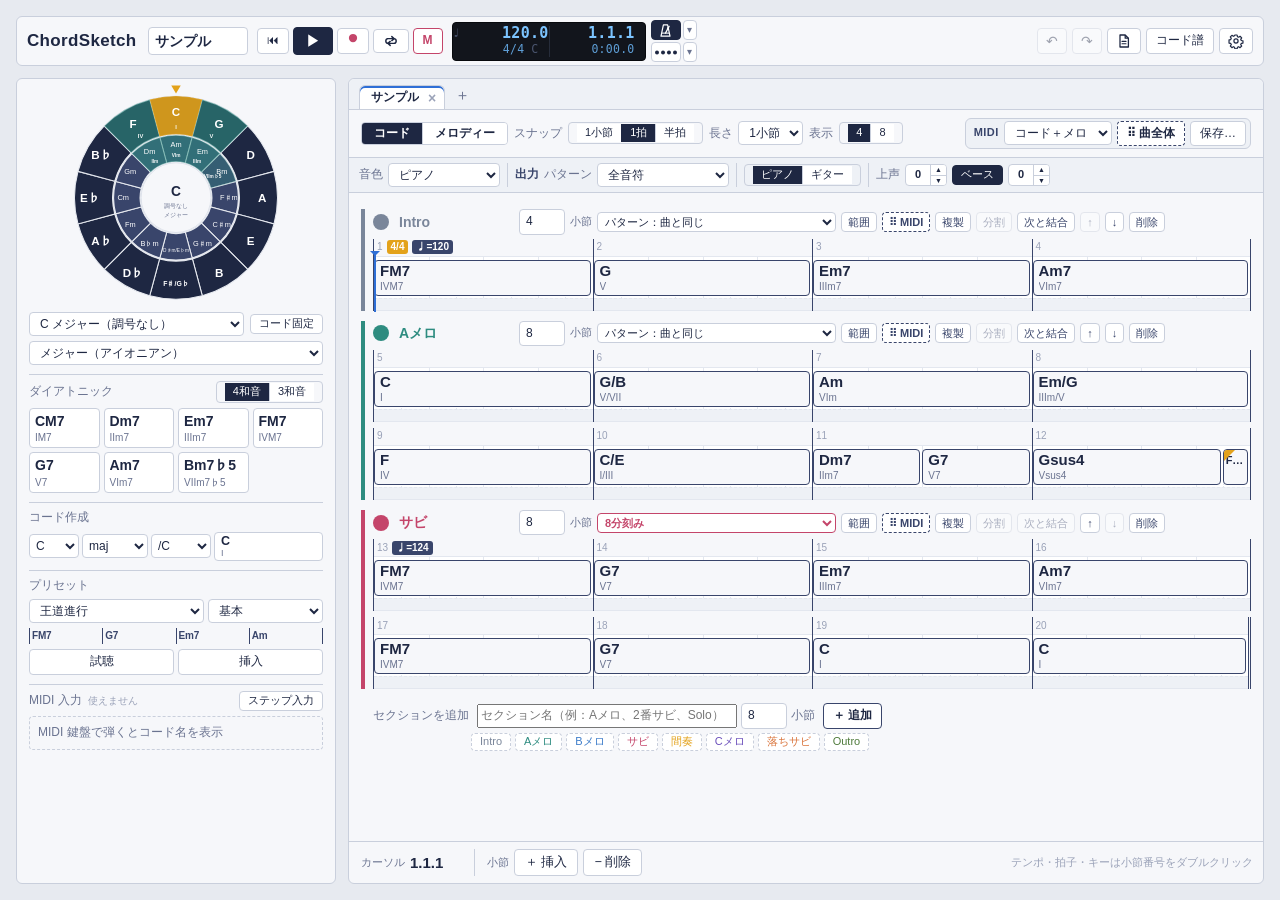
==== sketch/prototype/index.html @ 1979938d "ChordSketch：スキンを色だけでなく素材から作り直す - Luxury：黒い鉄の板・ビス・押し込み式のボタン・VU メーター風の表示部（参考：Vooster） - Cyber：スレートのモジュ" ====
<!doctype html>
<html lang="ja">
<head>
<meta charset="utf-8">
<meta name="viewport" content="width=device-width, initial-scale=1">
<title>ChordSketch</title>
<link rel="stylesheet" href="style.css">
</head>
<body>
<div class="stage" id="stage">
  <header class="top panel" aria-label="トップバー">
    <h1>ChordSketch</h1>
    <input id="title" class="title" maxlength="60" aria-label="曲名"><span id="fileState" class="file-state" hidden title="保存していない変更があります">●</span>
    <div class="transport" role="group" aria-label="トランスポート">
      <button id="toStart" title="先頭へ（Home）">⏮</button>
      <button id="playBtn" class="play" title="再生／停止（Space キー）" aria-label="再生">▶</button>
      <button id="recBtn" class="tg rec" aria-pressed="false" aria-label="録音" title="録音（R）：1小節前から再生して、弾いた音を録る"><svg viewBox="0 0 16 16" width="12" height="12" aria-hidden="true"><circle cx="8" cy="8" r="5.5" fill="currentColor"/></svg></button>
      <button id="loopBtn" class="tg loop" aria-pressed="false" aria-label="ループ" title="ループ：選択範囲（なければ曲全体）を繰り返す"><svg viewBox="0 0 20 20" width="16" height="16" aria-hidden="true"><path d="M5 7h8.5a3 3 0 0 1 0 6H12M15 13H6.5a3 3 0 0 1 0-6H8" fill="none" stroke="currentColor" stroke-width="1.8" stroke-linecap="round"/><path d="M11 4.5 13.8 7 11 9.5M9 10.5 6.2 13 9 15.5" fill="none" stroke="currentColor" stroke-width="1.8" stroke-linecap="round" stroke-linejoin="round"/></svg></button>
      <button id="muteBtn" class="tg mute" aria-pressed="false" title="ミュート（M）" aria-label="ミュート">M</button>
    </div>
    <!-- 位置の表示（DAW のトランスポートと同じ並び）：今の位置のテンポ／拍子・キー、位置／経過時間。数字を押すとその値を変える -->
    <div class="lcd" id="lcd" role="group" aria-label="ディスプレイ">
      <button class="lcd-c l1" id="lcdTempo" title="テンポ：押して入力・上下にドラッグ（⇧で 0.1 ずつ）"><b id="lcdBpm">120.0</b></button>
      <span class="lcd-c r1 pos" id="posDisp" title="位置（小節.拍.16分）">1.1.1</span>
      <span class="lcd-c l2"><button id="lcdMeter" title="拍子（押すと変更）">4/4</button><button id="lcdKey" title="キー">C</button></span>
      <span class="lcd-c r2 time" id="lcdTime" title="経過時間（分:秒）">0:00.0</span>
    </div>
    <!-- メトロノーム（上）とカウントイン（下）。アイコンでオン／オフ、種類は ▾ から -->
    <div class="clickgrp" role="group" aria-label="クリック">
      <button id="metroBtn" class="tg ic2" aria-pressed="false" aria-label="メトロノーム" title="メトロノーム（試聴のみ）：オン／オフ"><svg viewBox="0 0 20 20" width="15" height="15" aria-hidden="true"><path d="M7.2 2.5h5.6l3.2 15H4z" fill="none" stroke="currentColor" stroke-width="1.6" stroke-linejoin="round"/><path d="M5.2 13.5h9.6" stroke="currentColor" stroke-width="1.4"/><path d="M10 13.5 14.8 4.5" stroke="currentColor" stroke-width="1.7" stroke-linecap="round"/><circle cx="13.3" cy="7.3" r="1.5" fill="currentColor"/></svg></button>
      <div class="menu">
        <button id="metroKind" class="ic2 kind" aria-haspopup="true" title="メトロノームの種類">▾</button>
        <div class="menu-pop metro-pop" id="metroMenu" hidden></div>
      </div>
      <button id="countIn" class="tg ic2" aria-pressed="false" aria-label="カウントイン" title="カウントイン（小節数は ▾）"><svg viewBox="0 0 28 10" width="26" height="9" aria-hidden="true"><circle cx="4" cy="5" r="2.2" fill="currentColor"/><circle cx="10.7" cy="5" r="2.2" fill="currentColor"/><circle cx="17.3" cy="5" r="2.2" fill="currentColor"/><circle cx="24" cy="5" r="2.2" fill="currentColor"/></svg></button>
      <div class="menu">
        <button id="countKind" class="ic2 kind" aria-haspopup="true" title="カウントインの小節数">▾</button>
        <div class="menu-pop metro-pop" id="countMenu" hidden>
          <button value="1" role="menuitemradio">1小節</button><button value="2" role="menuitemradio">2小節</button>
        </div>
      </div>
    </div>
    <span class="spacer"></span>
    <button id="undo" class="ic" title="元に戻す（⌘Z）">↶</button><button id="redo" class="ic" title="やり直し（⇧⌘Z）">↷</button>
    <div class="menu">
      <button id="fileBtn" class="ic" aria-label="ファイル" aria-haspopup="true" title="ファイル（新規・開く・保存）"><svg viewBox="0 0 20 20" width="16" height="16" aria-hidden="true"><path d="M5 2.5h6.5L15.5 6.5V17.5H5z" fill="none" stroke="currentColor" stroke-width="1.6" stroke-linejoin="round"/><path d="M11.5 2.5V6.5H15.5" fill="none" stroke="currentColor" stroke-width="1.6" stroke-linejoin="round"/><path d="M7.5 10.5h5M7.5 13.5h5" stroke="currentColor" stroke-width="1.4" stroke-linecap="round"/></svg></button>
      <div class="menu-pop" id="fileMenu" hidden>
        <button data-act="new">新規</button><button data-act="demo">サンプルを開く</button>
        <button data-act="open">開く…<kbd>⌘O</kbd></button>
        <button data-act="save">上書き保存<kbd>⌘S</kbd></button><button data-act="saveas">名前を付けて保存…<kbd>⇧⌘S</kbd></button>
      </div>
    </div>
    <button id="printBtn" title="コード譜のプレビュー（印刷／PDF に保存）">コード譜</button>
    <div class="menu">
      <button id="themeBtn" class="ic" title="設定（テーマ・ウィンドウを広げたとき）" aria-label="設定" aria-haspopup="true"><svg viewBox="0 0 20 20" width="16" height="16" aria-hidden="true"><path d="M8.6 2.5h2.8l.4 2.1 1.5.7 1.8-1.2 2 2-1.2 1.8.7 1.5 2.1.4v2.8l-2.1.4-.7 1.5 1.2 1.8-2 2-1.8-1.2-1.5.7-.4 2.1H8.6l-.4-2.1-1.5-.7-1.8 1.2-2-2 1.2-1.8-.7-1.5-2.1-.4V8.6l2.1-.4.7-1.5-1.2-1.8 2-2 1.8 1.2 1.5-.7z" fill="none" stroke="currentColor" stroke-width="1.5" stroke-linejoin="round"/><circle cx="10" cy="10" r="2.6" fill="none" stroke="currentColor" stroke-width="1.5"/></svg></button>
      <div class="menu-pop theme-pop" id="themeMenu" hidden>
        <span class="menu-lbl">テーマ</span>
        <button data-v="light" aria-checked="false" role="menuitemradio">☀ ライト</button>
        <button data-v="dark" aria-checked="false" role="menuitemradio">☾ ダーク</button>
        <button data-v="auto" aria-checked="false" role="menuitemradio" title="OS の外観（ライト／ダーク）に合わせる">◐ 自動</button>
        <button data-v="kawaii" aria-checked="false" role="menuitemradio"><span class="swatch" style="--s1:#FBE3EC;--s2:#F28DB2;--s3:#8FD3C1" aria-hidden="true"></span>Kawaii</button>
        <button data-v="cyber" aria-checked="false" role="menuitemradio"><span class="swatch" style="--s1:#2A3038;--s2:#40BEF0;--s3:#D2DAE2" aria-hidden="true"></span>Cyber</button>
        <button data-v="modern" aria-checked="false" role="menuitemradio"><span class="swatch" style="--s1:#F4F4F5;--s2:#18181B;--s3:#2563EB" aria-hidden="true"></span>Modern</button>
        <button data-v="luxury" aria-checked="false" role="menuitemradio"><span class="swatch" style="--s1:#232321;--s2:#E0973E;--s3:#D9BE84" aria-hidden="true"></span>Luxury</button>
        <button data-v="old" aria-checked="false" role="menuitemradio"><span class="swatch" style="--s1:#D3D5D2;--s2:#E4962A;--s3:#7A4C2A" aria-hidden="true"></span>Old</button>
        <div class="menu-sep" role="separator"></div>
        <span class="menu-lbl">ウィンドウを広げたとき</span>
        <button data-scale="zoom" aria-checked="false" role="menuitemradio" title="画面全体を拡大する（文字やボタンも大きくなる）">全体を拡大</button>
        <button data-scale="expand" aria-checked="false" role="menuitemradio" title="文字の大きさはそのままで広げる">広げる（大きさはそのまま）</button>
      </div>
    </div>
    <input id="fileInput" type="file" accept=".chordsketch,.json" hidden>
  </header>

  <aside class="left panel" aria-label="サイドパネル">
    <svg id="wheel" viewBox="-210 -215 420 425" role="group" aria-label="五度圏"></svg>
    <div class="keyrow">
      <select id="keySel" aria-label="キー"></select>
      <button id="keepNames" class="tg small" aria-pressed="false" title="コード固定：キーを変えてもコードはそのまま">コード固定</button>
    </div>
    <div class="keyrow">
      <select id="scaleSel" aria-label="スケール" title="スケール"></select>
    </div>
    <div class="sub-head" title="クリックで試聴・ダブルクリックで入力・ドラッグで配置">ダイアトニック<span class="spacer"></span>
      <div class="seg small" id="diaSeg"><button data-v="7" aria-pressed="true">4和音</button><button data-v="3" aria-pressed="false">3和音</button></div></div>
    <div class="palette" id="dia"></div>
    <div class="sub-head">コード作成</div>
    <div class="builder">
      <select id="bRoot" aria-label="ルート"></select><select id="bQ" aria-label="種類"></select><select id="bBass" aria-label="ベース"></select>
      <div class="palette one" id="custom"></div>
    </div>
    <div class="sub-head" title="定番のコード進行（派生形も選べる）">プリセット</div>
    <div class="prog-row"><select id="progSel" aria-label="コード進行"></select><select id="progVar" aria-label="派生"></select></div>
    <div class="prog-names" id="progNames"></div>
    <div class="prog-row"><button id="progPlay" title="この進行を試聴（もう一度押すと止める）">試聴</button><button id="progIns" class="ins" title="カーソルの小節から上書きで入れる">挿入</button></div>
    <div class="sub-head">MIDI 入力 <span class="midi-st" id="midiSt"></span><span class="spacer"></span>
      <button id="stepBtn" class="tg small" aria-pressed="false" title="弾いたコードをカーソルに入れて進む">ステップ入力</button></div>
    <div class="live" id="live"><span class="muted">MIDI 鍵盤で弾くとコード名を表示</span></div>
  </aside>

  <main class="main panel">
    <div class="tabs" id="tabs" role="tablist" aria-label="曲タブ"></div>
    <div class="toolbar" role="toolbar" aria-label="編集バー">
      <div class="seg view-seg" id="viewSeg" role="tablist" aria-label="表示"><button data-v="chords" title="コードビュー（Tab で切り替え）">コード</button><button data-v="melody" title="メロディービュー（Tab で切り替え）">メロディー</button></div>
      <span class="lbl">スナップ</span>
      <div class="seg small only-chords" id="snapSeg"><button data-v="bar">1小節</button><button data-v="beat">1拍</button><button data-v="half" title="シンコペーション・食いのコード用">半拍</button></div>
      <select id="mSnap" class="only-melody" aria-label="メロディーのスナップ" title="音を置く・動かす位置の単位"></select>
      <label class="fld only-chords" title="ダイアトニック・数字キー・MIDI 入力で入れるコードの長さ">長さ <select id="insLen"></select></label>
      <label class="fld only-melody" title="クリック・MIDI 鍵盤のステップ入力で置く音の長さ">長さ <select id="mLen"></select></label>
      <span class="lbl" title="1行に並べる小節の数">表示</span>
      <div class="seg small only-chords" id="rowSeg" title="1行に並べる小節の数"><button data-v="4" title="1行に4小節">4</button><button data-v="8" title="1行に8小節">8</button></div>
      <input type="range" id="zoomBar" class="only-melody zoom-bar" min="0" max="100" step="1" aria-label="横の拡大" title="横の拡大（2本指で広げる・つまむでも）">
      <span class="spacer"></span>
      <!-- MIDI の書き出し：入れるもの → ドラッグ（つまみに範囲） → 保存 の順に、ひとつの枠にまとめる -->
      <div class="midi-box" role="group" aria-label="MIDI の書き出し">
        <span class="midi-lbl">MIDI</span>
        <select id="midiParts" aria-label="MIDI に入れるもの" title="入れるもの（両方なら2トラック）">
          <option value="both">コード＋メロ</option><option value="chords">コードのみ</option><option value="melody">メロのみ</option></select>
        <button class="handle" id="dragSel" title="ドラッグで DAW へ（範囲を選んでいればその範囲）">⠿ <span id="dragLabel">曲全体</span></button>
        <button id="saveMidi" title="MIDI ファイルに保存">保存…</button>
      </div>
    </div>
    <div class="toolbar out only-chords" role="toolbar" aria-label="サウンドバー">
      <label class="fld" title="コードの試聴の音色（MIDI には影響しない）">音色 <select id="timbre"></select></label>
      <span class="sep"></span>
      <span class="lbl strong" title="MIDI の出力（パターン・鳴らし方・オクターブ・ベース）">出力</span>
      <label class="fld" title="曲全体のパターン（セクションごとに変えられます）">パターン <select id="pattern"></select></label>
      <span class="sep"></span>
      <div class="seg small" id="voicingSeg" title="鳴らし方：ピアノ（和音）／ギター（ストローク）"><button data-v="piano">ピアノ</button><button data-v="guitar">ギター</button></div>
      <div class="seg small" id="areaSeg" title="ギターのポジション"><button data-v="low" title="ローポジション">Low</button><button data-v="mid" title="ミドルポジション">Mid</button><button data-v="high" title="ハイポジション">High</button></div>
      <span class="sep"></span>
      <span class="lbl">上声</span><div class="oct" id="octUp"></div>
      <button id="bassBtn" class="tg small" aria-pressed="true" title="ベース音を出す／出さない（右はベースのオクターブ）">ベース</button><div class="oct" id="octBass"></div>
    </div>
    <div class="toolbar out only-melody" role="toolbar" aria-label="サウンドバー">
      <div class="seg small tool-seg" id="toolSeg" title="道具（⌘で入れ替え）">
        <button data-v="draw" aria-label="描く" title="描く：押して音を置く・右へ引いて長さ（⌘で選ぶ）"><svg viewBox="0 0 16 16" width="14" height="14" aria-hidden="true"><path d="M3 13l.8-3.2L11 2.6a1.3 1.3 0 0 1 1.8 0l.6.6a1.3 1.3 0 0 1 0 1.8L6.2 12.2z" fill="none" stroke="currentColor" stroke-width="1.5" stroke-linejoin="round"/><path d="M9.8 3.8l2.4 2.4" stroke="currentColor" stroke-width="1.5"/></svg></button>
        <button data-v="select" aria-label="選ぶ" title="選ぶ：ドラッグで囲んで選ぶ（⌘で描く）"><svg viewBox="0 0 16 16" width="14" height="14" aria-hidden="true"><rect x="2.5" y="3.5" width="11" height="9" rx="1" fill="none" stroke="currentColor" stroke-width="1.5" stroke-dasharray="2.4 1.6"/></svg></button></div>
      <span class="sep"></span>
      <label class="fld" title="メロディーの試聴の音色（MIDI には影響しない）">音色 <select id="mTimbre"></select></label>
      <span class="sep"></span>
      <span class="lbl">鳴らす</span>
      <button id="hearChords" class="tg small" aria-pressed="true" title="コード（伴奏）も鳴らす">コード</button>
      <button id="hearMelody" class="tg small" aria-pressed="true" title="メロディーも鳴らす（オフで伴奏だけ）">メロディー</button>
      <span class="sep"></span>
      <span class="lbl" title="メロディービューの行に色を付ける">ガイド</span>
      <button id="guideChord" class="tg small" aria-pressed="true" title="コードの構成音の行に色（ルートは濃く）">コードの音</button>
      <button id="guideScale" class="tg small" aria-pressed="true" title="キーのスケールの音の行に色を付ける">スケール</button>
    </div>
    <div class="sheet" id="sheet" tabindex="0" aria-label="コードビュー"></div>
    <div class="roll" id="roll" tabindex="0" aria-label="メロディービュー" hidden></div>
    <aside class="vpanel" id="vpanel" aria-label="コード編集パネル" hidden></aside>
    <div class="footer" id="footer" role="region" aria-label="インフォバー"></div>
  </main>
</div>

<div class="pop" id="pop" hidden></div>
<div class="ghost" id="ghost" hidden></div>
<datalist id="secNames"></datalist>
<div class="print-wrap" id="printWrap" hidden>
  <div class="print-bar"><b>コード譜のプレビュー</b><span class="spacer"></span>
    <label class="fld"><input type="checkbox" id="prDeg"> 度数も書く</label>
    <button id="prGo" class="tg" aria-pressed="true">印刷／PDF に保存</button><button id="prClose">閉じる</button></div>
  <div class="print-scroll"><div class="print" id="print"></div></div>
</div>
<script type="module" src="app.js"></script>
</body>
</html>
---- sketch/prototype/style.css ----
/* ChordSketch。色の変数は ChordNavi（ui/style.css）と同じ名前・値にしてシリーズで揃える */
:root{
  --bg:#E7EAF0; --panel:#F6F7FA; --ink:#1E2742; --ink2:#39456B; --muted:#6A7390;
  --line:#C9CFDC; --root:#E3A21A; --tone:#2E8C80; --chord:#C4456A;
  --page:#D5D9E2; --card:#fff; --on-ink:#fff; --faint:#9AA2B8; --faint2:#B5BCCD;
  --chord-tint:#F6D6DF; --wheel-outer:#1E2742; --wheel-inner:#39456B;
  --grid:#E3E7EF; --grid2:#EEF1F6; --sel:rgba(47,111,214,.12); --live:#2F6FD6; --pick:#6B4FBB;
  --pressed-bg:var(--ink); --pressed-fg:var(--on-ink);   /* 押されているボタン */
  --note:#3D7CC9; --note-edge:#2A5C9E; --note-hi:#5B95DB;   /* メロディーの音・コード編集パネルの音 */
  --font-head:inherit;   /* 見出しの書体（スキンで変える） */
  /* ディスプレイ */
  --lcd-bg:#12151C; --lcd-hi:#7CC4FF; --lcd-lo:#5E9ED6; --lcd-dim:#4B5670; --lcd-line:#262C3A;
}
:root[data-theme=dark]{
  color-scheme:dark;
  /* 文字の多い画面なので、本文は真っ白にせず一段落とす（背景とのコントラスト比 8〜11） */
  --bg:#161A25; --panel:#1F2433; --ink:#C9CEDA; --ink2:#A4ADC5; --muted:#8D96B0; --line:#39415A;
  --page:#0E1118; --card:#283044; --on-ink:#161A25; --faint:#5F6780; --faint2:#4E556B;
  --chord-tint:#4E2536; --wheel-outer:#2B3558; --wheel-inner:#3B4772;
  --grid:#2C3346; --grid2:#252B3B; --sel:rgba(90,150,255,.16);
  --pressed-bg:#46527A; --pressed-fg:#D3D8E3;   /* 押されているボタンを白く光らせない */
  --wheel-text:#D8DCE6;
  /* メロディービュー（暗い土台）：ライトの見た目を反転させずに暗くした色 */
  --roll-key:#B4BAC7; --roll-key-edge:#8F97A8; --roll-key-black:#1A1F2C; --roll-key-label:#3A4258;
  --roll-row:#353C51; --roll-row-edge:#2D3346; --roll-row-black:#2B3144; --roll-bar:#4A5270; --roll-beat:#2E3448;
  --roll-out:rgba(10,12,20,.38);
}
:root[data-theme=dark] #wheel text{fill:var(--wheel-text)}
/* 五度圏の強調の色（共有の wheel.js は色が決め打ちなので、CSS で変数に置き換える。ChordNavi には影響しない） */
#wheel [fill="#2E8C80"]{fill:var(--tone)}
#wheel [fill="#E3A21A"]{fill:var(--root)}   /* 五度圏の白い文字も少し落とす（中央のキー名は --ink） */
*{box-sizing:border-box}
html,body{margin:0;height:100%;overflow:hidden;background:var(--page)}
body{color:var(--ink);font-family:"Hiragino Sans","Yu Gothic UI","Noto Sans JP",sans-serif;font-size:13px;line-height:1.45;
  -webkit-user-select:none;user-select:none}
input,select{-webkit-user-select:auto;user-select:auto}
button,svg{-webkit-user-drag:none}
.stage{position:absolute;left:0;top:0;width:1280px;height:780px;transform-origin:0 0;background:var(--bg);
  display:grid;grid-template-columns:320px minmax(0,1fr);grid-template-rows:50px minmax(0,1fr);gap:12px;padding:16px}
.panel{background:var(--panel);border:1px solid var(--line);border-radius:6px;min-width:0;min-height:0}
button,select,input{font:inherit;color:var(--ink)}
button{font-size:12px;border:1px solid var(--line);background:var(--card);border-radius:4px;padding:3px 9px;cursor:pointer;white-space:nowrap}
button:hover{border-color:var(--ink2)}
button:disabled{opacity:.4;cursor:default}
select,input[type=number],input[type=text],.title{background:var(--card);border:1px solid var(--line);border-radius:4px;padding:3px 6px;font-size:12px}
input[type=number]{width:58px}
button:focus-visible,select:focus-visible,input:focus-visible{outline:3px solid var(--root);outline-offset:1px}
.tg[aria-pressed=true],.seg button[aria-pressed=true]{background:var(--pressed-bg);border-color:var(--pressed-bg);color:var(--pressed-fg)}
.seg{display:inline-flex;border:1px solid var(--line);border-radius:4px;overflow:hidden}
.seg button{border:0;border-radius:0;padding:2px 10px}
.seg button+button{border-left:1px solid var(--line)}
.small,.seg.small button{font-size:11px;padding:1px 8px}
.spacer{flex:1}
.muted{color:var(--muted)}
.fld{display:flex;align-items:center;gap:5px;font-size:12px;color:var(--muted);white-space:nowrap}
.lbl{font-size:12px;color:var(--muted);white-space:nowrap}
.sep{width:1px;align-self:stretch;background:var(--line);margin:0 2px}

/* ---------- 上部 ---------- */
.top{grid-column:1/-1;display:flex;align-items:center;gap:5px;padding:0 10px}
h1{font-size:17px;font-weight:900;letter-spacing:.02em;margin:0 6px 0 0;white-space:nowrap}
.title{width:170px;font-size:14px;font-weight:700}
.transport{display:flex;align-items:center;gap:4px;margin:0 4px}
.play{min-width:40px;font-size:14px;font-weight:700;background:var(--pressed-bg);color:var(--pressed-fg);border-color:var(--pressed-bg)}
#muteBtn{min-width:30px;font-weight:900;color:#C4456A;border-color:#C4456A}   /* ミュートは赤で目立たせる */
#muteBtn:hover{background:rgba(196,69,106,.1)}
#muteBtn[aria-pressed=true]{background:#C4456A;border-color:#C4456A;color:#fff}
.play.on{background:var(--chord);border-color:var(--chord)}
/* 位置の表示（DAW のトランスポート風の暗い枠。テーマによらず同じ色）：
   2列の幅を固定し、数字は右そろえ（等幅）。左＝テンポ／拍子・キー、右＝位置／経過時間 */
.lcd{
  display:grid;grid-template-columns:96px 96px;grid-template-rows:17px 14px;background:var(--lcd-bg);border:1px solid #07090D;border-radius:4px;
  padding:3px 0;font-variant-numeric:tabular-nums;font-family:"SF Mono",Menlo,Consolas,"Hiragino Sans",monospace;letter-spacing:.02em}
.lcd-c{display:flex;align-items:center;justify-content:flex-end;gap:7px;padding:0 10px;white-space:nowrap;min-width:0}
.lcd .r1,.lcd .r2{border-left:1px solid var(--lcd-line)}
.lcd button{border:0;background:none;padding:0;border-radius:2px;color:inherit;font:inherit;cursor:pointer;letter-spacing:inherit}
.lcd button:hover{color:#fff}
.lcd .l1,.lcd .r1{font-size:15px;color:var(--lcd-hi)}
.lcd .l1 b{font-weight:600}
.lcd .r1{font-weight:600}
.lcd .l2,.lcd .r2{font-size:11.5px;color:var(--lcd-lo)}
.lcd #lcdKey{color:var(--lcd-dim)}
.lcd #lcdKey:hover{color:#fff}
.lcd #lcdTempo{cursor:ns-resize;touch-action:none}   /* つかんで上下でテンポ */
body.tempo-drag,body.tempo-drag *{cursor:ns-resize!important}
.lcd .l1::before{content:'♩';font-size:12px;color:var(--lcd-dim);margin-right:auto}
.lcd .l2::before{content:'';margin-right:auto}
.lcd .pos.count{gap:5px}
.lcd .pos.count.many{gap:1px}
.lcd .pos.many .cdot{font-size:12px}
.lcd .cbar{font-size:10px;color:var(--lcd-lo);margin-right:3px}
.lcd .pos.tiny .cdot{font-size:9px}
.lcd .pos.tiny .cbar{font-size:9px;margin-right:1px}
.lcd .lcd-c{overflow:hidden}   /* 数字・「•」が隣の欄にはみ出さない */
.lcd .cdot{color:var(--lcd-dim);font-size:16px;line-height:1;transition:color .05s}
.lcd .cdot.on{color:#FF5C7A}   /* カウントイン：鳴った拍 */
.loop svg{display:block}
.ic{padding:2px 8px;font-size:14px}
.ic svg{display:block;margin:2px 0}   /* 文字のアイコンボタンと高さをそろえる */
.menu{position:relative;display:flex;align-items:center}
.menu-pop{position:absolute;right:0;top:28px;z-index:20;background:var(--card);border:1px solid var(--ink2);border-radius:6px;padding:4px;display:flex;flex-direction:column;min-width:170px;box-shadow:0 6px 20px rgba(30,39,66,.2)}
.menu-pop[hidden]{display:none}
.menu-pop button{border:0;text-align:left;background:none;padding:5px 10px}
.menu-pop button:hover{background:var(--panel)}
.theme-pop{min-width:210px}
.theme-pop button[aria-checked=true]{font-weight:700;color:var(--live)}
.theme-pop button[aria-checked=true]::after{content:' ✓'}
.menu-sep{height:1px;background:var(--line);margin:4px 2px}
.menu-lbl{font-size:11px;color:var(--muted);padding:2px 10px}
.swatch{display:inline-block;width:22px;height:12px;border-radius:6px;margin-right:6px;vertical-align:-1px;border:1px solid rgba(0,0,0,.15);
  background:linear-gradient(90deg,var(--s1) 0 40%,var(--s2) 40% 70%,var(--s3) 70%)}

/* ---------- 左 ---------- */
.left{display:flex;flex-direction:column;padding:9px 12px;gap:5px}
#wheel{width:100%;max-width:222px;height:auto;display:block;margin:-4px auto -2px}
#wheel .wedge{cursor:pointer;transition:filter .15s}
#wheel .wedge:hover{filter:brightness(1.25)}
#wheel .wedge:focus{outline:none}
#wheel .wedge:focus-visible{stroke:var(--root);stroke-width:3}
.keyrow{display:flex;gap:6px;align-items:center}
.keyrow select{flex:1;min-width:0}
.sub-head{display:flex;align-items:center;gap:6px;font-size:12px;color:var(--muted);margin-top:4px;padding-top:6px;border-top:1px solid var(--line);white-space:nowrap}
.palette{display:grid;grid-template-columns:repeat(4,minmax(0,1fr));gap:4px}
.palette.one{grid-template-columns:minmax(0,1fr)}
.pchip{border:1px solid var(--line);background:var(--card);border-radius:4px;padding:2px 5px;cursor:grab;min-width:0;text-align:left;touch-action:none}
.pchip:hover{border-color:var(--ink2)}
.pchip.out{opacity:.45}   /* スケールの外の音を含む（7音でないスケールのとき） */
#scaleSel{flex:1;min-width:0}
.pchip .n{display:block;font-weight:700;font-size:14px;white-space:nowrap;overflow:hidden;text-overflow:ellipsis}
.pchip .d{display:block;font-size:10px;color:var(--muted);white-space:nowrap}
.pchip{position:relative}
.palette.one .pchip{display:flex;align-items:baseline;gap:8px;padding:3px 8px}
.builder{display:flex;gap:3px;align-items:center}
.builder select{min-width:0;flex:1}
#bRoot{flex:0 0 50px}#bQ{flex:0 0 66px}#bBass{flex:0 0 60px}
.builder .palette.one{flex:1;min-width:0}
.builder select{padding:3px 2px}
.builder .palette.one .pchip{display:block;padding:1px 6px}
.builder .pchip .n{font-size:12.5px;line-height:1.25;letter-spacing:-.02em}
.builder .pchip .d{font-size:9px;line-height:1.1}
.builder .pchip{padding:1px 6px}
#wheel{flex-shrink:0}
#timbre{width:130px}
.builder .slash{color:var(--muted)}
.midi-st{font-size:10px;color:var(--faint)}
.midi-st.on{color:var(--live)}
.live{height:34px;display:flex;align-items:center;gap:6px;flex-wrap:nowrap;font-size:12px;border:1px dashed var(--line);border-radius:4px;padding:0 8px;overflow:hidden;white-space:nowrap}   /* 1行に収める */
.live b{font-size:17px;color:var(--live);flex-shrink:0}
.live .alt{font-size:11px;color:var(--muted);min-width:0;overflow:hidden;text-overflow:ellipsis;flex:1 1 auto}
.live .notes{font-size:10px;color:var(--faint);margin-left:auto;flex-shrink:0}
.live .muted{overflow:hidden;text-overflow:ellipsis}
.tip{font-size:11px;color:var(--muted);margin:auto 0 0;line-height:1.5}
.tip b{color:var(--ink2);font-weight:700}

/* ---------- メイン ---------- */
.main{display:flex;flex-direction:column;position:relative}
.toolbar{display:flex;align-items:center;gap:6px;padding:8px 12px;border-bottom:1px solid var(--line);flex-wrap:nowrap}
.toolbar>*,.top>*{flex-shrink:0}
#pattern{width:132px}
#timbre{width:112px}
.toolbar.out{padding:5px 10px;background:var(--grid2);gap:5px}
.lbl.strong{font-weight:700;color:var(--ink2)}
#areaSeg[hidden]{display:none}
.title{width:100px!important}
.timbre{margin-top:4px}
.timbre select{flex:1}
.oct{display:inline-flex;align-items:center;border:1px solid var(--line);border-radius:4px;overflow:hidden;background:var(--card)}
.oct span{min-width:24px;text-align:center;font-size:11px;font-weight:700;font-variant-numeric:tabular-nums;padding:0 2px}
.oct-arrows{display:flex;flex-direction:column;border-left:1px solid var(--line)}
.oct-arrows button{border:0;border-radius:0;padding:0 4px;font-size:7px;line-height:10px;height:10px}
.oct-arrows button+button{border-top:1px solid var(--line)}
.handle{cursor:grab;border-style:dashed;border-color:var(--ink2);font-weight:700}
.handle:active{cursor:grabbing}
.sheet{flex:1;overflow-y:auto;overflow-x:hidden;padding:6px 12px 30px;min-height:0;position:relative;outline:none}
.sheet::-webkit-scrollbar{width:8px}.sheet::-webkit-scrollbar-thumb{background:var(--line);border-radius:4px}

/* セクション */
.sec{margin-top:10px;border-left:4px solid var(--c);padding-left:8px;position:relative}
/* 色の棒（左の枠線）の上に重ねるつまみ：つかんで上下に移動 */
.sec-grip{position:absolute;left:-9px;top:0;bottom:0;width:14px;cursor:grab;z-index:2;touch-action:none}
.sec-grip:hover{background:linear-gradient(90deg,transparent 3px,var(--c) 3px,var(--c) 9px,transparent 9px);opacity:.55}
.sec.dragging{opacity:.4}
body.grabbing,body.grabbing *{cursor:grabbing!important}
.sec-drop{position:absolute;left:4px;right:12px;height:3px;border-radius:2px;background:var(--chord);pointer-events:none;z-index:5;box-shadow:0 0 0 2px rgba(196,69,106,.2)}
.sec-drop[hidden]{display:none}
.sec.dragover{outline:2px dashed var(--c)}
.sec-head{display:flex;align-items:center;gap:5px;margin-bottom:4px}
.sec-sw{width:16px;height:16px;border-radius:50%;background:var(--c);border:0;padding:0;cursor:pointer;flex-shrink:0}
.sec-name{font-weight:900;font-size:14px;color:var(--c);background:transparent;border:1px solid transparent;border-radius:4px;padding:1px 4px;width:120px}
.sec-name:hover,.sec-name:focus{border-color:var(--line);background:var(--card)}
.sec-head .n{font-size:11px;color:var(--muted);font-variant-numeric:tabular-nums}
.sec-head button{font-size:11px;padding:0 6px;line-height:18px;color:var(--ink2)}
.sec-head select{font-size:11px;padding:0 3px;height:20px}
.sec-head .pat.over{border-color:var(--c);color:var(--c);font-weight:700}
.sec.selected .sec-name{text-decoration:underline}
.rows{display:flex;flex-direction:column;gap:6px}
.row{display:grid;gap:0}
.bar{position:relative;border-left:1px solid var(--ink2);min-width:0}
.bar.last{border-right:1px solid var(--ink2)}
.bar.sec-end{border-right:3px double var(--ink2)}
.bar-no{height:17px;display:flex;align-items:center;gap:4px;padding-left:3px;font-size:10px;color:var(--faint);cursor:pointer;white-space:nowrap;overflow:hidden}
.bar-no:hover{color:var(--ink2)}
.mark{font-size:10px;font-weight:700;border-radius:3px;padding:0 4px;line-height:14px;cursor:pointer}
.mark.tempo{background:var(--ink2);color:var(--on-ink)}
.mark.meter{background:var(--root);color:#fff}
.mark.key{background:var(--pick);color:#fff}
.pop .chk{grid-column:1/-1;display:flex;align-items:center;gap:5px;font-size:11.5px;color:var(--ink2);cursor:pointer}
.lane{position:relative;height:55px;background:var(--card);border-top:1px solid var(--grid);border-bottom:1px solid var(--grid);cursor:crosshair}
.lane .beat{position:absolute;top:0;bottom:0;width:0;border-left:1px solid var(--grid)}
.lane .half{position:absolute;top:28px;bottom:0;width:0;border-left:1px dotted var(--grid)}
.mlayer{position:absolute;inset:0;pointer-events:none;z-index:1}
.mlayer .mnote{position:absolute;height:3px;background:var(--note);opacity:.32;border-radius:2px;min-width:2px}
.bar.insel .lane{background:linear-gradient(var(--sel),var(--sel)),var(--card)}
.bar.insel .bar-no{color:var(--live);font-weight:700}
.bar.play .bar-no{color:var(--chord);font-weight:700}
.blk{position:absolute;top:3px;bottom:14px;border-radius:4px;background:var(--panel);border:1px solid var(--ink2);
  padding:1px 6px 0 5px;overflow:hidden;cursor:grab;touch-action:none;min-width:6px}
.blk .n{display:block;font-weight:700;font-size:15px;line-height:18px;white-space:nowrap;overflow:hidden;text-overflow:ellipsis}
.blk .d{display:block;font-size:10px;line-height:13px;color:var(--muted);white-space:nowrap;overflow:hidden;text-overflow:ellipsis}
.blk.cont{border-left-style:dashed;border-top-left-radius:0;border-bottom-left-radius:0;background:var(--grid2)}
.blk.cont .n{color:var(--faint);font-weight:500;font-size:12px}
.blk.more{border-top-right-radius:0;border-bottom-right-radius:0;border-right-style:dashed}
.blk.narrow{padding:1px 2px}
.blk.narrow .n{font-size:11px;letter-spacing:-.03em}
.blk.narrow .d{display:none}
.blk.sel{border-color:var(--chord);box-shadow:inset 0 0 0 1px var(--chord)}
.blk.playing{background:var(--chord-tint);border-color:var(--chord)}
.blk.anti::before{content:'';position:absolute;left:0;top:0;border-top:11px solid var(--root);border-right:11px solid transparent}   /* 拍の裏から（シンコペーション） */
.blk .rs{position:absolute;right:0;top:0;bottom:0;width:7px;cursor:ew-resize}
.blk .rs.rsl{right:auto;left:0}
.blk.narrow .rs{width:5px}
.blk .rs:hover{background:rgba(196,69,106,.25)}
.lane::after{content:'';position:absolute;left:0;right:0;bottom:0;height:11px;background:var(--grid2);border-top:1px dashed var(--grid);pointer-events:none}   /* カーソル帯：いつでもクリックでカーソル・ドラッグで範囲 */
.lane:hover::after{background:rgba(47,111,214,.10)}
.hover-cursor{position:absolute;top:0;bottom:0;width:0;border-left:2px solid var(--live);opacity:.35;pointer-events:none;z-index:2}
.drop{bottom:14px!important}
.cursor{position:absolute;top:-2px;bottom:-2px;width:2px;background:var(--live);pointer-events:none;z-index:3}
.cursor::before{content:'';position:absolute;top:-4px;left:-4px;border:5px solid transparent;border-top-color:var(--live)}
.playhead{position:absolute;top:0;bottom:0;width:2px;background:var(--chord);pointer-events:none;z-index:4}
.drop{position:absolute;top:3px;bottom:3px;border:2px dashed var(--chord);border-radius:4px;background:rgba(196,69,106,.08);pointer-events:none;z-index:2}
.add-sec{margin:14px 0 0 12px;display:flex;gap:4px;flex-wrap:wrap;align-items:center}
.add-sec .lbl{margin-right:4px}
.add-sec input.add-name{width:260px;font-size:12px}
.add-sec .add-go{font-weight:700;border-color:var(--ink2)}
.add-presets{display:flex;gap:4px;flex-wrap:wrap;width:100%;padding-left:98px}
.add-presets button{font-size:11px;border-style:dashed;padding:0 8px}
.empty{padding:40px;text-align:center;color:var(--muted)}

/* 下のバー（カーソル・範囲の小節とセクションの操作） */
.footer{border-top:1px solid var(--line);padding:6px 10px;display:flex;align-items:center;gap:0;min-height:42px;font-size:13px;color:var(--muted);white-space:nowrap;overflow:hidden}
.footer .fgroup{display:flex;align-items:center;gap:5px;padding:0 12px;border-left:1px solid var(--line)}
.footer .fgroup:first-child{border-left:0;padding-left:2px}
.footer .flbl{font-size:11px;color:var(--muted)}
.footer .fsub{font-size:12px}
.footer b{color:var(--ink);font-size:15px}
.footer b.pos{font-variant-numeric:tabular-nums;min-width:52px}
.footer button{font-size:12.5px;padding:3px 10px}
.footer .fhint{margin-left:auto;font-size:11px;color:var(--faint);overflow:hidden;text-overflow:ellipsis}
.footer .fhint.tip{color:var(--ink2);font-size:11.5px}   /* マウスを乗せた部品の説明 */

/* 選んだコードの編集パネル（ブロックのすぐ下） */
.chip-edit{position:absolute;z-index:8;background:var(--card);border:1px solid var(--chord);border-radius:8px;padding:8px 10px;
  box-shadow:0 8px 24px rgba(30,39,66,.22);display:flex;flex-direction:column;gap:7px;width:500px;font-size:12px}
.chip-edit .ce-row{display:flex;align-items:center;gap:5px;min-height:24px}
.chip-edit .ce-head{padding-bottom:5px;border-bottom:1px solid var(--grid);min-height:0}
.chip-edit .ce-lbl{width:44px;color:var(--muted)}
.chip-edit select,.chip-edit button{height:24px}
.chip-edit .ce-row>select:not(.blk-pat){min-width:58px}
.chip-edit .ce-name{font-size:18px;color:var(--chord);font-weight:900}
.chip-edit .ce-deg{font-size:12px;color:var(--muted)}
.chip-edit .ce-len{min-width:48px;text-align:center;color:var(--ink);font-size:13px}
.chip-edit select{font-size:12.5px;padding:2px 4px}
.chip-edit .blk-pat{max-width:170px;min-width:0;flex:0 1 auto}
.chip-edit .ce-gap{margin-left:8px}
.chip-edit .blk-pat.over{border-color:var(--tone);color:var(--tone);font-weight:700}
.chip-edit .x{border:0;background:none;font-size:16px;color:var(--muted);padding:0 4px;height:auto}
.chip-edit .del{color:var(--chord)}
/* ポップアップ（テンポ・拍子の変更） */
.pop{position:fixed;z-index:30;background:var(--card);border:1px solid var(--ink2);border-radius:6px;padding:10px 12px;box-shadow:0 8px 24px rgba(30,39,66,.25);
  display:grid;grid-template-columns:auto auto;gap:6px 10px;align-items:center;font-size:12px}
.pop[hidden]{display:none}
.pop h4{grid-column:1/-1;margin:0;font-size:13px}
.pop .btns{grid-column:1/-1;display:flex;gap:6px;justify-content:flex-end;margin-top:2px}
.pop .note{grid-column:1/-1;font-size:10.5px;color:var(--muted);max-width:230px;white-space:normal}
.ghost{position:fixed;z-index:40;pointer-events:none;background:var(--card);border:1px solid var(--chord);border-radius:4px;padding:2px 8px;font-weight:700;font-size:14px;box-shadow:0 4px 14px rgba(30,39,66,.25);opacity:.92}
.ghost[hidden]{display:none}

/* ---------- 印刷（コード譜）。画面ではプレビュー、印刷時はページだけを出す ---------- */
.print-wrap{position:fixed;inset:0;z-index:50;background:rgba(14,17,24,.55);display:flex;flex-direction:column}
.print-wrap[hidden]{display:none}
.print-bar{display:flex;align-items:center;gap:10px;padding:10px 18px;background:var(--panel);border-bottom:1px solid var(--line);color:var(--ink)}
.print-scroll{flex:1;overflow:auto;padding:24px}
.print{width:210mm;min-height:297mm;margin:0 auto;background:#fff;color:#000;padding:14mm 12mm;box-shadow:0 8px 30px rgba(0,0,0,.35);
  font-family:"Hiragino Sans","Yu Gothic UI","Noto Sans JP",sans-serif}
@media print{
  @page{size:A4;margin:14mm 12mm}
  html,body{overflow:visible;height:auto;background:#fff}
  .stage,.pop,.ghost,.print-bar{display:none!important}
  .print-wrap{position:static;background:none;display:block}
  .print-scroll{overflow:visible;padding:0}
  .print{width:auto;min-height:0;padding:0;box-shadow:none}
}
.print h2{font-size:22pt;margin:0 0 2mm;text-align:center}
.print .meta{text-align:center;font-size:10pt;color:#333;margin-bottom:6mm}
.print .psec{break-inside:avoid;margin-bottom:5mm}
.print .plabel{display:inline-block;font-weight:900;font-size:11pt;border:1.5px solid #000;border-radius:3px;padding:0 6px;margin-bottom:1.5mm;border-left:6px solid var(--c)}
.print .prow{display:grid;grid-template-columns:repeat(4,1fr);margin-bottom:3mm;print-color-adjust:exact;-webkit-print-color-adjust:exact}
.print .pbar{position:relative;height:13mm;border-left:1.2px solid #000}
.print.with-deg .pbar{height:16mm}   /* 度数の行のぶん高くして、左下の小節番号と重ねない */
.print .pbar.end{border-right:1.2px solid #000}
.print .pbar.final{border-right:3.5px double #000}
.print .pch{position:absolute;top:4mm;font-size:13pt;padding-left:1.5mm;white-space:nowrap;line-height:1.1}
.print .pc{display:block;font-size:1em;font-weight:700}
.print .pch.cont .pc{font-weight:400;color:#777}
.print .psync{position:absolute;top:-3.4mm;left:1.5mm;font-size:7.5pt;font-weight:900;line-height:1}
.print .plegend{text-align:center;font-size:8pt;color:#444;margin:-4mm 0 5mm;display:flex;gap:6mm;justify-content:center}
.print .pa{font-size:.7em;font-weight:700;margin-right:1px;vertical-align:.15em}   /* 食いの印 */
.print .ptick{position:absolute;bottom:0;width:0;height:2.6mm;border-left:.8px solid #666}
.print .ptick.small{height:1.6mm;border-left-color:#999}
.print .pm{position:absolute;top:0;left:1.5mm;font-size:7.5pt;color:#333;white-space:nowrap}
.print .pd{display:block;font-size:7pt;color:#666;font-weight:400;margin-top:.3mm}
.print .pn{position:absolute;bottom:0;left:1mm;font-size:6.5pt;color:#999}
@media (prefers-reduced-motion:reduce){*{transition:none!important}}

/* セクションの色のパレット */
.swatches{grid-column:1/-1;display:grid;grid-template-columns:repeat(4,26px);gap:6px}
.swatches button{width:26px;height:26px;border-radius:50%;border:2px solid transparent;padding:0}
.swatches button[aria-pressed=true]{border-color:var(--ink);box-shadow:0 0 0 2px var(--card) inset}

/* 定番コード進行 */
.prog-row{display:flex;gap:4px;align-items:center}
.prog-row select{min-width:0;flex:1}
#progSel{flex:1.6}
#progPlay,.prog-row .ins{flex:1 1 0;min-width:0}   /* 「試聴」「挿入」は同じ幅 */
.prog-names{display:grid;grid-template-columns:repeat(4,minmax(0,1fr));row-gap:2px;border-right:1px solid var(--ink2)}
.prog-names .pb{display:flex;gap:1px;align-items:center;min-width:0;border-left:1px solid var(--ink2);padding:0 3px;height:16px;overflow:hidden}
.prog-names .pb{font-size:10px}
.prog-names .pc{font-size:1em;font-weight:700;color:var(--ink2);white-space:nowrap;flex-shrink:0;letter-spacing:-.02em}   /* 縮めない：入りきらなければマスごと文字を小さくする（fitText） */
.prog-names .pc+.pc{font-size:.95em}
.prog-names .dash{color:var(--muted);font-weight:400;flex-shrink:0}
.prog-names .pb{padding:0 2px}

/* コードごとのパターン */
.blk .ptag{position:absolute;right:6px;top:2px;font-size:9px;font-weight:700;line-height:13px;padding:0 4px;border-radius:3px;background:var(--tone);color:#fff;pointer-events:none}
.blk.haspat .n{padding-right:30px}
.blk.narrow .ptag{right:2px;padding:0 2px;font-size:8px}
.blk.narrow.haspat .n{padding-right:0}

/* 名前を付けて保存 */
.pop .save-row{grid-column:1/-1;display:flex;align-items:center;gap:4px}
.pop .save-name{width:220px;font-size:13px}
.pop .save-row .ext{color:var(--muted);font-size:12px}

/* メトロノーム（上）とカウントイン（下）：2段でアイコンの幅をそろえる */
.clickgrp{display:grid;grid-template-columns:30px 14px;grid-template-rows:20px 20px;gap:2px}
.clickgrp .ic2{display:flex;align-items:center;justify-content:center;padding:0;height:20px;width:100%}
.clickgrp .menu{display:flex}
.clickgrp .kind{font-size:10px;color:var(--muted);border-color:var(--line)}
.metro-pop{left:0;right:auto;min-width:130px;top:24px}
.metro-pop button[aria-checked=true]{font-weight:700;color:var(--live)}
.metro-pop button[aria-checked=true]::after{content:' ✓'}

/* ファイルのメニュー：右にキー操作 */
.menu-pop button kbd{float:right;margin-left:16px;font:inherit;font-size:11px;color:var(--faint)}
.file-state{color:var(--chord);font-size:10px;margin-left:-3px}
.file-state[hidden]{display:none}

/* タブ（開いている曲。Standalone・ブラウザ版だけ） */
.tabs{display:flex;align-items:flex-end;gap:2px;padding:5px 10px 0;border-bottom:1px solid var(--line);background:var(--grid2);min-height:30px;overflow:hidden;border-radius:6px 6px 0 0}
.tabs[hidden]{display:none}
.tab{display:flex;align-items:center;gap:5px;max-width:190px;padding:3px 4px 3px 11px;border:1px solid var(--line);border-bottom:0;border-radius:6px 6px 0 0;
  background:var(--panel);color:var(--muted);font-size:12px;cursor:pointer;margin-bottom:-1px}
.tab.on{background:var(--card);color:var(--ink);font-weight:700;border-color:var(--line);box-shadow:inset 0 2px 0 var(--live)}
.tab .tname{overflow:hidden;text-overflow:ellipsis;white-space:nowrap;min-width:0}
.tab .tdot{color:var(--chord);font-size:9px}
.tab .tclose{border:0;background:none;padding:0 4px;font-size:14px;line-height:1;color:var(--faint)}
.tab .tclose:hover{color:var(--chord)}
.tadd{border:0;background:none;font-size:15px;color:var(--muted);padding:0 8px 3px}
.tadd:hover{color:var(--live)}

.tab.drop-target{background:var(--chord-tint);border-color:var(--chord);color:var(--ink)}   /* セクションをここへ */
.toast{position:fixed;left:50%;bottom:28px;transform:translate(-50%,10px);background:var(--ink);color:var(--on-ink);padding:8px 16px;border-radius:6px;font-size:13px;
  box-shadow:0 6px 20px rgba(0,0,0,.25);opacity:0;pointer-events:none;transition:opacity .2s,transform .2s;z-index:60}
.toast.on{opacity:1;transform:translate(-50%,0)}

/* 画面の中の確認ダイアログ（JUCE の WebView は confirm() を出せないため） */
.dialog-wrap{position:fixed;inset:0;z-index:70;background:rgba(14,17,24,.45);display:flex;align-items:center;justify-content:center}
.dialog{background:var(--card);color:var(--ink);border:1px solid var(--line);border-radius:10px;padding:20px 22px 16px;min-width:380px;max-width:520px;box-shadow:0 12px 40px rgba(0,0,0,.35)}
.dialog-msg{margin:0 0 16px;font-size:14px;line-height:1.6}
.dialog-btns{display:flex;gap:8px;justify-content:flex-end}
.dialog-btns button{font-size:13px;padding:5px 14px}
.dialog-btns .primary{background:var(--pressed-bg);border-color:var(--pressed-bg);color:var(--pressed-fg);font-weight:700}
.dialog-btns .danger{color:var(--chord)}

/* メロディー（ピアノロール）。.main.melody のときだけ .only-melody を出し、.only-chords を隠す */
.main:not(.melody) .only-melody,.main.melody .only-chords{display:none!important}
.view-seg button{font-weight:700;padding:2px 12px}
#mSnap{width:78px}
.midi-box{display:flex;align-items:center;gap:5px;border:1px solid var(--line);border-radius:6px;padding:2px 4px 2px 8px;background:var(--grid2)}
.midi-lbl{font-size:11px;font-weight:700;color:var(--ink2);letter-spacing:.04em}
#dragLabel{display:inline-block;max-width:120px;overflow:hidden;text-overflow:ellipsis;vertical-align:bottom}.zoom-bar{width:96px;accent-color:var(--ink2)}#mLen{width:86px}#midiParts{width:108px}
.roll{flex:1;min-height:0;position:relative;outline:none;overflow:hidden}
.roll[hidden]{display:none}
.roll .rs{position:absolute;inset:0;overflow:auto}
.roll .rs::-webkit-scrollbar{width:8px;height:8px}.roll .rs::-webkit-scrollbar-thumb{background:var(--line);border-radius:4px}
.roll .ri{position:relative}
.roll .rh{position:sticky;top:0;height:62px;z-index:5;background:var(--panel);border-bottom:1px solid var(--line)}
.roll .rc{position:sticky;left:0;width:46px;height:62px;z-index:6;background:var(--panel);border-right:1px solid var(--line)}
.roll .rhg{position:absolute;left:46px;top:0;height:62px}
.roll .rsec{position:absolute;border-left:4px solid var(--c);background:color-mix(in srgb,var(--c) 14%,transparent);font-size:11px;font-weight:700;padding-left:5px;line-height:18px;overflow:hidden;white-space:nowrap}
.roll .rbar{position:absolute;border-left:1px solid var(--line);font-size:10px;color:var(--muted);padding-left:3px;line-height:16px;cursor:pointer}
.roll .rbar:hover{background:var(--sel)}
.roll .rbar.on{background:var(--sel);color:var(--live);font-weight:700}
.roll .rrange{background:var(--sel);pointer-events:none;z-index:1;border-left:1px solid var(--live);border-right:1px solid var(--live)}
.roll.select-tool .rg{cursor:default}
.tool-seg button{padding:1px 7px;line-height:0}
.tool-seg svg{vertical-align:middle}
.roll .rchord{position:absolute;margin-left:1px;border:1px solid var(--line);border-radius:4px;background:var(--card);font-size:12px;font-weight:700;padding:0 5px;line-height:22px;overflow:hidden;white-space:nowrap}
.roll .rchord.playing{border-color:var(--chord);background:var(--chord-tint)}
.roll .rk{position:sticky;left:0;width:46px;z-index:4;background:var(--card);border-right:1px solid var(--line)}
.roll .rkey{position:absolute;background:var(--card);border-bottom:1px solid var(--grid);cursor:pointer}
.roll .rkey.black{background:var(--ink2);width:30px!important;border-bottom-color:var(--ink2)}
.roll .rkey.c{border-bottom-color:var(--line)}
.roll .rkey span{position:absolute;right:3px;top:0;font-size:9px;line-height:13px;color:var(--muted)}
.roll .rkey:active{background:var(--root)}
.roll .rg{position:absolute;left:46px;top:62px;cursor:crosshair}
.roll .rg>div{position:absolute}
.roll .rrow{background:var(--card);border-bottom:1px solid var(--grid2)}
.roll .rrow.black{background:var(--grid2)}
.roll .gout{background:rgba(30,39,66,.11)}
.roll .gtonic{background:color-mix(in srgb,var(--tone) 16%,transparent)}
.roll .gtone{background:color-mix(in srgb,var(--root) 30%,transparent);box-shadow:inset 0 1px 0 color-mix(in srgb,var(--root) 50%,transparent)}
.roll .gtone.root{background:color-mix(in srgb,var(--root) 55%,transparent)}
.roll .gtone span{position:absolute;left:3px;top:0;font-size:9px;line-height:13px;font-weight:700;color:#8A5A00;pointer-events:none}
.roll .gbar{border-left:1px solid var(--line);pointer-events:none;
  background-image:repeating-linear-gradient(to right,transparent 0 calc(var(--beat) - 1px),var(--grid) calc(var(--beat) - 1px) var(--beat))}
.roll .note{background:var(--note);border:1px solid var(--note-edge);border-radius:3px;color:#fff;font-size:9px;line-height:11px;padding-left:3px;overflow:hidden;white-space:nowrap;cursor:grab;z-index:2}
.roll .note::after{content:"";position:absolute;right:0;top:0;bottom:0;width:6px;cursor:ew-resize}
.roll .note.sel{background:#C4456A;border-color:#8E2E4B}
.roll .note.playing{box-shadow:0 0 0 2px var(--root)}
.roll .note.drawing{opacity:.7}
.roll .note.copy{opacity:.85;z-index:3}
.roll .rcursor{background:var(--live);opacity:.7;pointer-events:none;z-index:3}
.roll .rplay{background:var(--chord);pointer-events:none;z-index:3}
.roll .rplay[hidden]{display:none}
.roll .rband{border:1px dashed var(--live);background:var(--sel);z-index:4;pointer-events:none}
/* ダーク：ライトの見た目を反転させずに暗くする（白鍵・スケールの中の行は明るめ、黒鍵・スケールの外の行は暗め） */
:root[data-theme=dark] .roll .rkey{background:var(--roll-key);border-bottom-color:var(--roll-key-edge)}
:root[data-theme=dark] .roll .rkey.black{background:var(--roll-key-black);border-bottom-color:var(--roll-key-black)}
:root[data-theme=dark] .roll .rkey span{color:var(--roll-key-label)}
:root[data-theme=dark] .roll .rrow{background:var(--roll-row);border-bottom-color:var(--roll-row-edge)}
:root[data-theme=dark] .roll .rrow.black{background:var(--roll-row-black)}
:root[data-theme=dark] .roll .gbar{border-left-color:var(--roll-bar);background-image:repeating-linear-gradient(to right,transparent 0 calc(var(--beat) - 1px),var(--roll-beat) calc(var(--beat) - 1px) var(--beat))}
:root[data-theme=dark] .roll .gout{background:var(--roll-out)}
:root[data-theme=dark] .roll .gtonic{background:color-mix(in srgb,var(--tone) 25%,transparent)}
:root[data-theme=dark] .roll .gtone{background:color-mix(in srgb,var(--root) 22%,transparent);box-shadow:inset 0 1px 0 color-mix(in srgb,var(--root) 35%,transparent)}
:root[data-theme=dark] .roll .gtone.root{background:color-mix(in srgb,var(--root) 42%,transparent)}
:root[data-theme=dark] .roll .gtone span{color:#F0C060}

/* 録音ボタン（録音中は赤く点滅）と、録音中の音 */
.transport .rec{color:#C4456A}
.transport .rec.on{background:#C4456A;border-color:#C4456A;color:#fff;animation:recblink 1s steps(2,start) infinite}
@keyframes recblink{50%{opacity:.55}}
.roll .note.rec{background:#E05A7E;border-color:#A83A5A;opacity:.9;pointer-events:none;z-index:3}

/* コード編集（ボイシングの編集。右端のパネル） */
.vpanel{position:absolute;right:0;top:78px;bottom:42px;width:220px;z-index:9;background:var(--panel);border-left:1px solid var(--ink2);
  box-shadow:-6px 0 18px rgba(30,39,66,.18);display:flex;flex-direction:column}
.vpanel[hidden]{display:none}
.vhead{display:flex;align-items:center;gap:6px;padding:6px 8px;border-bottom:1px solid var(--line)}
.vtitle{font-weight:700;font-size:12px;color:var(--ink2)}
.vhead .x{border:0;background:none;font-size:15px;padding:0 4px}
.vname{padding:6px 10px 2px;display:flex;align-items:baseline;gap:8px}
.vname b{font-size:20px}
.vname span{font-size:11px;color:var(--muted)}
.vhint{font-size:10px;color:var(--faint);padding:0 10px 4px}
.vkeys{flex:1;overflow-y:auto;position:relative;border-top:1px solid var(--line);border-bottom:1px solid var(--line)}
.vrow{display:flex;align-items:center;height:15px;cursor:pointer;border-bottom:1px solid var(--grid2);background:var(--card)}
.vrow.black{background:var(--grid2)}
.vlbl{width:38px;font-size:9px;color:var(--faint);text-align:right;padding-right:6px}
.vrow.tone .vbar{background:color-mix(in srgb,var(--root) 22%,transparent)}
.vbar{flex:1;height:100%}
.vpad{height:45%}
.vrow.on .vbar{background:var(--note);border-radius:2px;margin:1px 4px 1px 0}
.vrow.bass .vbar{background:var(--tone)}
.vrow:hover{box-shadow:inset 3px 0 0 var(--live)}   /* マウスを乗せた行：黒鍵の灰色と混ざらないよう、背景は変えずに左の線と音名・バーで示す */
.vrow:hover .vlbl{color:var(--live);font-weight:700}
.vrow:hover .vbar{background:rgba(61,124,201,.28);border-radius:2px;margin:1px 4px 1px 0}
.vrow.on:hover .vbar{background:var(--note-hi)}
.vrow.bass:hover .vbar{background:#3FA597}
.vrow.on .vlbl{color:var(--ink);font-weight:700}
.vrow.on{cursor:grab}
.vrow.vdrop .vbar{background:rgba(61,124,201,.22);border-radius:2px;margin:1px 4px 1px 0;outline:1px dashed var(--note);outline-offset:-1px}   /* 行き先 */
.vfloat{position:absolute;left:42px;right:4px;height:13px;border-radius:2px;background:var(--note);box-shadow:0 2px 8px rgba(30,39,66,.35);pointer-events:none;z-index:2}   /* つかんでいる音 */
.vfloat.bass{background:var(--tone)}
.vkeys:has(.vfloat) .vrow{cursor:grabbing}
.vfoot{display:flex;gap:6px;padding:6px 8px;justify-content:space-between}
.blk.custom::after{content:'✎';position:absolute;right:3px;bottom:1px;font-size:9px;color:var(--live)}
.chip-edit button.on{border-color:var(--live);color:var(--live)}

/* プリセットの進行のドラッグ：何もないところに落とすと新しいセクション */
#progNames{cursor:grab}
.add-sec.drop-new{outline:2px dashed var(--live);outline-offset:4px;border-radius:4px;background:var(--sel)}

/* 見出しの書体（スキンで変える。本文は読みやすいゴシックのまま） */
.top h1,.sub-head,.sec-head .sec-name,.vtitle,.vname b,.chip-edit .ce-name,.midi-lbl,.print-bar b{font-family:var(--font-head)}

/* ---------- スキン ----------
   どのスキンも目に痛くしない：文字と背景のコントラスト比はおよそ 7〜12、真っ白・真っ黒は使わない、
   背景や広い面は彩度を抑え、鮮やかな色は小さなところ（ボタン・印・音）だけ。
   明るい土台（data-theme=light）か暗い土台（data-theme=dark）の上に、data-skin で色と見出しの書体を上書きする */
:root[data-skin=kawaii]{   /* パステルのピンクとラベンダー、ミントの差し色 */
  --page:#EFDDE6; --bg:#F6E9EF; --panel:#FCF5F8; --card:#FFFBFD; --ink:#4A2F45; --ink2:#6B4A63; --muted:#937489; --line:#E4C8D6;
  --faint:#BC9DB1; --faint2:#D6BCCB; --root:#EBA35A; --tone:#5BAEA2; --chord:#D9668F; --chord-tint:#F8DCE7;
  --wheel-outer:#6E5182; --wheel-inner:#8E70A3; --grid:#F0DEE7; --grid2:#F7EDF2; --sel:rgba(217,102,143,.13); --live:#B65E95; --pick:#8E73C8;
  --pressed-bg:#9A5C86; --pressed-fg:#FFF6FA; --note:#A774C9; --note-edge:#82549F; --note-hi:#BC92D8;
  --lcd-bg:#3B2A3C; --lcd-hi:#FFC9E0; --lcd-lo:#E7A8C6; --lcd-dim:#8D6C86; --lcd-line:#4E3A4F;
  --font-head:"Hiragino Maru Gothic ProN","Hiragino Maru Gothic Pro","Kosugi Maru","Yu Gothic UI",sans-serif;
}
:root[data-skin=cyber]{   /* 紺に近い黒。シアン・マゼンタは細い線と文字だけ */
  --page:#06080D; --bg:#0B0F17; --panel:#111722; --card:#172030; --ink:#BCD0DC; --ink2:#8EAEC0; --muted:#6C889A; --line:#24344A;
  --faint:#4C6278; --faint2:#38495D; --root:#D8AE45; --tone:#2BAE9E; --chord:#C95896; --chord-tint:#341A2E;
  --wheel-outer:#132037; --wheel-inner:#1C2E4C; --grid:#172131; --grid2:#121A26; --sel:rgba(43,174,158,.16); --live:#3BB9CF; --pick:#8A78D8;
  --pressed-bg:#1C4A58; --pressed-fg:#C6EEF0; --note:#2F9FB8; --note-edge:#1F7488; --note-hi:#4CB8CE; --wheel-text:#BFD6E2;
  --roll-key:#9FB6C4; --roll-key-edge:#7F96A6; --roll-key-black:#0B1018; --roll-key-label:#22303E;
  --roll-row:#1B2638; --roll-row-edge:#162030; --roll-row-black:#142030; --roll-bar:#2C405A; --roll-beat:#1A2638; --roll-out:rgba(0,4,10,.42);
  --lcd-bg:#05080C; --lcd-hi:#58E0C6; --lcd-lo:#3DB6A3; --lcd-dim:#2E5A58; --lcd-line:#13242A;
  --font-head:"SF Mono",Menlo,Consolas,"Hiragino Sans",monospace;
}
:root[data-skin=modern]{   /* 青みのないグレーの濃淡、差し色は青1色 */
  --page:#E2E3E5; --bg:#ECEDEF; --panel:#F6F6F7; --card:#FCFCFC; --ink:#202124; --ink2:#3C4043; --muted:#6B7075; --line:#D2D5D9;
  --faint:#9AA0A6; --faint2:#BDC1C6; --root:#E3A03C; --tone:#2E9A8C; --chord:#CC4E69; --chord-tint:#F6DCE2;
  --wheel-outer:#2E3236; --wheel-inner:#4A4F55; --grid:#E7E9EC; --grid2:#F0F2F3; --sel:rgba(26,115,232,.11); --live:#1A73E8; --pick:#7A56C0;
  --pressed-bg:#2E3236; --pressed-fg:#FAFAFA; --note:#2F7BE0; --note-edge:#1F5DB0; --note-hi:#5A97E8;
  --lcd-bg:#1E1F21; --lcd-hi:#9CC3FF; --lcd-lo:#7AA7E8; --lcd-dim:#5A5F66; --lcd-line:#2E3033;
}
:root[data-skin=luxury]{   /* 焦げ茶に近い黒、アイボリーの文字、くすんだ金 */
  --page:#0E0C0A; --bg:#16130F; --panel:#1D1914; --card:#25201A; --ink:#E0D6C2; --ink2:#C4B597; --muted:#9A8B71; --line:#393026;
  --faint:#6C5E4A; --faint2:#524638; --root:#C69E4A; --tone:#7AA08A; --chord:#B45468; --chord-tint:#3B1E25;
  --wheel-outer:#2A231B; --wheel-inner:#3A3025; --grid:#29231C; --grid2:#211C16; --sel:rgba(198,158,74,.15); --live:#C69E4A; --pick:#A48CC4;
  --pressed-bg:#5A4A2C; --pressed-fg:#F0E5CE; --note:#B08A42; --note-edge:#86682F; --note-hi:#C9A45E; --wheel-text:#E6DCC8;
  --roll-key:#CBBFA8; --roll-key-edge:#A89A80; --roll-key-black:#14110D; --roll-key-label:#3A3024;
  --roll-row:#2F2820; --roll-row-edge:#28221B; --roll-row-black:#241F19; --roll-bar:#4B3F31; --roll-beat:#2A241D; --roll-out:rgba(8,6,4,.42);
  --lcd-bg:#0B0907; --lcd-hi:#E2C27A; --lcd-lo:#C3A35E; --lcd-dim:#6A5A40; --lcd-line:#2A2219;
  --font-head:"Hiragino Mincho ProN","Yu Mincho","Noto Serif JP",serif;
}
:root[data-skin=old]{   /* セピアの紙、茶色のインク、レンガ色の差し色 */
  --page:#D6C9AE; --bg:#E3D8C1; --panel:#EEE5D0; --card:#F6EFDF; --ink:#3D3022; --ink2:#5A4834; --muted:#827059; --line:#C9B999;
  --faint:#A6957A; --faint2:#C0B194; --root:#BD872C; --tone:#5A876B; --chord:#A64A3B; --chord-tint:#EAD0C2;
  --wheel-outer:#4A3B2A; --wheel-inner:#67533C; --grid:#E1D5BC; --grid2:#EAE1CC; --sel:rgba(166,74,59,.11); --live:#86572A; --pick:#6C5888;
  --pressed-bg:#4A3B2A; --pressed-fg:#F6EFDF; --note:#8A5A2B; --note-edge:#68411C; --note-hi:#A5733F;
  --lcd-bg:#2C2318; --lcd-hi:#F0D9A6; --lcd-lo:#D2B884; --lcd-dim:#7C6A4E; --lcd-line:#3E3225;
  --font-head:"Hiragino Mincho ProN","Yu Mincho","Noto Serif JP",serif;
}

/* ---------- スキンの素材（色だけでなく、面の質感・段差・部品の形を変える） ----------
   Luxury：黒い鉄のラック機材（参考：Vooster の EQ）。鉄板の粒子と縦のグラデーション、四隅のビス、
   刻印のプレートの見出し、押し込み式のボタン（オンは中から琥珀色に光る）、表示部は VU メーターの暖かいバックライト */
:root[data-skin=luxury]{
  --page:#0D0D0C; --bg:#161615; --panel:#232321; --card:#2B2B28; --ink:#DCD6C8; --ink2:#B9B1A0; --muted:#8E887B; --line:#3A3935;
  --faint:#6A665D; --faint2:#4C4A45; --grid:#2E2E2B; --grid2:#262624;
  --wheel-outer:#262624; --wheel-inner:#34332F;
  --roll-row:#2E2D2A; --roll-row-edge:#272724; --roll-row-black:#242422; --roll-bar:#4A4840; --roll-beat:#2B2B28;
  --pressed-bg:#D98A3A; --pressed-fg:#2A1606;
  --note:#4F7FB8; --note-edge:#2C4E78; --note-hi:#6E98CC;   /* 音は青いつまみの色にして、琥珀のガイドと見分ける */
  --font-head:"DIN Condensed","Avenir Next Condensed","Bahnschrift","Hiragino Sans","Yu Gothic UI",sans-serif;
  --lux-grain:url("data:image/svg+xml,%3Csvg xmlns='http://www.w3.org/2000/svg' width='160' height='160'%3E%3Cfilter id='n'%3E%3CfeTurbulence type='fractalNoise' baseFrequency='.9' numOctaves='2' stitchTiles='stitch'/%3E%3CfeColorMatrix values='0 0 0 0 1 0 0 0 0 1 0 0 0 0 1 0 0 0 .07 0'/%3E%3C/filter%3E%3Crect width='160' height='160' filter='url(%23n)'/%3E%3C/svg%3E");
  /* ビス：中心が明るい丸に、マイナスの溝 */
  --lux-screw:radial-gradient(circle at 45% 40%,#77736A 0 1.2px,#3E3C37 2.6px,#1A1A18 3.6px,transparent 4.2px);
}
[data-skin=luxury] .stage{background:var(--lux-grain),linear-gradient(#1B1B1A,#121211)}
[data-skin=luxury] .panel{
  border:1px solid #0A0A09;border-radius:3px;
  background:
    var(--lux-screw) 4px 4px/11px 11px no-repeat,var(--lux-screw) calc(100% - 4px) 4px/11px 11px no-repeat,
    var(--lux-screw) 4px calc(100% - 4px)/11px 11px no-repeat,var(--lux-screw) calc(100% - 4px) calc(100% - 4px)/11px 11px no-repeat,
    var(--lux-grain),linear-gradient(#2A2A27,#1F1F1D);
  box-shadow:inset 0 1px 0 rgba(255,255,255,.07),inset 0 -1px 0 rgba(0,0,0,.6),0 2px 6px rgba(0,0,0,.55)}
[data-skin=luxury] .main.panel{background:var(--lux-grain),linear-gradient(#272725,#1E1E1C)}   /* 編集面はビスを打たない */
[data-skin=luxury] .left{padding:12px 16px}
/* 刻印のプレート（ブロックの見出し） */
[data-skin=luxury] .sub-head{border-top:0;margin-top:10px;padding:0;color:#BDB5A4;font-size:11.5px;font-weight:700;letter-spacing:.14em}
/* エリア名：枠で囲まず、文字の右に彫った溝の線を引く（入力欄と見分ける） */
[data-skin=luxury] .sub-head::after{content:'';flex:1;order:1;height:0;border-top:1px solid #0B0B0A;border-bottom:1px solid rgba(255,255,255,.07);margin-left:4px}
[data-skin=luxury] .sub-head>.spacer{display:none}
[data-skin=luxury] .sub-head>:not(.spacer){order:2}
[data-skin=luxury] .sub-head>.midi-st{order:0}
[data-skin=luxury] .top h1{font-size:20px;font-weight:600;letter-spacing:.1em;color:#D8D1C0;text-shadow:0 1px 0 #000}
/* 押し込み式のボタン */
[data-skin=luxury] button:not(.lcd button):not(.menu-pop button):not(.tclose):not(.x):not(.rs){
  background:linear-gradient(#3C3B37,#2A2927);border:1px solid #0B0B0A;border-radius:3px;color:#D6CFBF;
  box-shadow:inset 0 1px 0 rgba(255,255,255,.12),0 1px 2px rgba(0,0,0,.6)}
[data-skin=luxury] button:not(.lcd button):not(.menu-pop button):hover{background:linear-gradient(#45443F,#302F2C)}
[data-skin=luxury] .seg{border:1px solid #0B0B0A;border-radius:3px;box-shadow:0 1px 2px rgba(0,0,0,.6);gap:1px;background:#0B0B0A}
[data-skin=luxury] .seg button{border:0!important;border-radius:0!important;box-shadow:inset 0 1px 0 rgba(255,255,255,.1)!important}
/* オン：押し込まれて文字が琥珀色に灯る。中から光らせるのは再生ボタンだけ（まぶしくしない） */
[data-skin=luxury] .tg[aria-pressed=true],[data-skin=luxury] .seg button[aria-pressed=true]{
  background:linear-gradient(#1B1B19,#242422)!important;color:#F0B062!important;border-color:#0B0B0A!important;
  text-shadow:0 0 6px rgba(240,160,80,.45);box-shadow:inset 0 2px 4px rgba(0,0,0,.75),inset 0 -1px 0 rgba(255,255,255,.05)!important}
[data-skin=luxury] .play{
  background:radial-gradient(ellipse at 50% 45%,#F0B062,#C8742C 70%,#9A541E)!important;color:#2A1606!important;border-color:#3A1E08!important;
  box-shadow:inset 0 1px 0 rgba(255,230,190,.45),inset 0 -2px 4px rgba(80,30,0,.45),0 0 7px rgba(232,140,60,.35)!important}
[data-skin=luxury] .play.on{background:radial-gradient(ellipse at 50% 45%,#E8726A,#B23A34 70%,#7E221E)!important;color:#2A0806!important;box-shadow:inset 0 1px 0 rgba(255,200,190,.4),0 0 8px rgba(220,80,70,.4)!important}
[data-skin=luxury] #muteBtn{color:#E07A6E!important}
[data-skin=luxury] #muteBtn[aria-pressed=true]{background:radial-gradient(ellipse at 50% 45%,#E8726A,#B23A34 70%,#7E221E)!important;color:#2A0806!important}
/* 入力欄は板に彫った凹み */
[data-skin=luxury] select,[data-skin=luxury] input[type=number],[data-skin=luxury] input[type=text],[data-skin=luxury] .title{
  background:#141413;border:1px solid #0A0A09;border-bottom-color:#45443E;border-radius:2px;color:#DCD6C8;box-shadow:inset 0 1px 3px rgba(0,0,0,.8)}
/* 表示部：VU メーターのクリーム色の盤面と暖かい明かり（文字は濃い茶） */
[data-skin=luxury] .lcd{
  --lcd-hi:#2E2416; --lcd-lo:#4A3C28; --lcd-dim:#8A7656; --lcd-line:rgba(70,50,25,.25);
  background:radial-gradient(ellipse at 50% 120%,#F2D9A0,#D9BE84 55%,#B89C64);border:2px solid #0A0A09;border-radius:3px;
  box-shadow:inset 0 2px 5px rgba(60,35,5,.55),inset 0 0 0 1px rgba(255,240,200,.25),0 1px 0 rgba(255,255,255,.06)}
[data-skin=luxury] .lcd button:hover{color:#8A4A10}
/* 編集面 */
[data-skin=luxury] .tabs{background:linear-gradient(#1C1C1A,#181817);border-bottom-color:#0A0A09}
[data-skin=luxury] .tab{background:linear-gradient(#2E2D2A,#252523);border-color:#0B0B0A}
[data-skin=luxury] .tab.on{background:#2B2B28;box-shadow:inset 0 2px 0 #E0973E}
[data-skin=luxury] .toolbar{border-bottom-color:#0B0B0A;box-shadow:0 1px 0 rgba(255,255,255,.04)}
[data-skin=luxury] .toolbar.out{background:linear-gradient(#1D1D1B,#191918)}
[data-skin=luxury] .midi-box{border-color:#45443E;background:rgba(0,0,0,.25)}
[data-skin=luxury] .lane{background:linear-gradient(#2E2E2B,#282826)}
[data-skin=luxury] .blk{background:linear-gradient(#3B3A36,#2E2D2A);border-color:#0B0B0A;box-shadow:inset 0 1px 0 rgba(255,255,255,.1),0 1px 2px rgba(0,0,0,.5)}
[data-skin=luxury] .blk.playing{background:radial-gradient(ellipse at 50% 30%,#5A3E1E,#3A2A16);border-color:#C8742C;box-shadow:0 0 8px rgba(232,140,60,.3)}
[data-skin=luxury] .pchip{background:linear-gradient(#34332F,#2A2927);border-color:#0B0B0A;box-shadow:inset 0 1px 0 rgba(255,255,255,.09)}
[data-skin=luxury] .footer{border-top-color:#0B0B0A;background:linear-gradient(#1A1A19,#161615);box-shadow:inset 0 1px 0 rgba(255,255,255,.04)}
[data-skin=luxury] .menu-pop{background:#252523;border-color:#0B0B0A;box-shadow:0 8px 24px rgba(0,0,0,.6)}
/* コード名は細身の書体だと細く小さく見えるので、本文の太いゴシックに戻す */
[data-skin=luxury] .chip-edit .ce-name{font-family:inherit;font-size:20px;font-weight:800}
[data-skin=luxury] .vname b{font-family:inherit;font-weight:800}

/* Cyber：シンセの画面（参考：Serum 2・Avenger）。青みのあるスレートのモジュールを細い溝で区切り、
   見出しは明るい帯に細身の大文字。差し色のシアンは「オン・値・線」だけで、面は染めない */
:root[data-skin=cyber]{
  --page:#15191E; --bg:#1B2026; --panel:#2A3038; --card:#20262D; --ink:#D2DAE2; --ink2:#AEB9C5; --muted:#8793A1; --line:#3A424D;
  --faint:#5F6A77; --faint2:#47505B; --grid:#2C333C; --grid2:#232930;
  --root:#E0A63A; --tone:#2FA6B8; --chord:#D2588E; --chord-tint:#3A2333;
  --wheel-outer:#252B33; --wheel-inner:#313842; --wheel-text:#D2DAE2;
  --sel:rgba(64,190,240,.14); --live:#40BEF0; --pressed-bg:#1A2530; --pressed-fg:#56C8F5;
  --note:#3AA9DE; --note-edge:#1F7AA8; --note-hi:#62C0EA;
  --roll-key:#A9B3BE; --roll-key-edge:#86919D; --roll-key-black:#14181D; --roll-key-label:#2A3038;
  --roll-row:#252B33; --roll-row-edge:#1F242B; --roll-row-black:#1D2228; --roll-bar:#3E4752; --roll-beat:#2A3038; --roll-out:rgba(5,8,12,.42);
  --lcd-bg:#14181D; --lcd-hi:#56C8F5; --lcd-lo:#3FA3CF; --lcd-dim:#3D5566; --lcd-line:#252D36;
  --font-head:"DIN Condensed","Avenir Next Condensed","Bahnschrift","Hiragino Sans","Yu Gothic UI",sans-serif;
}
[data-skin=cyber] .stage{background:#15191E;gap:6px;padding:10px}
[data-skin=cyber] .panel{border:1px solid #0F1215;border-radius:2px;background:linear-gradient(#2E353E,#272D35);
  box-shadow:inset 0 1px 0 rgba(255,255,255,.06)}
/* 見出しの帯 */
[data-skin=cyber] .sub-head{border-top:0;margin:8px -12px 2px;padding:4px 12px;background:#3A424D;color:#E2E8EE;font-size:13px;letter-spacing:.07em;
  box-shadow:inset 0 1px 0 rgba(255,255,255,.08),0 1px 0 #0F1215}
[data-skin=cyber] .sub-head .seg{margin-right:-4px}
[data-skin=cyber] .top h1{font-size:21px;font-weight:600;letter-spacing:.14em;color:#E2E8EE}
/* ボタン：平らなスレートの板、縁は細く暗い */
[data-skin=cyber] button:not(.lcd button):not(.menu-pop button):not(.tclose):not(.x):not(.rs){
  background:linear-gradient(#3A424C,#323942);border:1px solid #14181C;border-radius:2px;color:#D2DAE2;box-shadow:inset 0 1px 0 rgba(255,255,255,.07)}
[data-skin=cyber] button:not(.lcd button):not(.menu-pop button):hover{background:linear-gradient(#434C57,#3A424C)}
[data-skin=cyber] .seg{border:1px solid #14181C;border-radius:2px;gap:1px;background:#14181C}
[data-skin=cyber] .seg button{border:0!important;border-radius:0!important}
/* オン：暗く沈んでシアンの文字。下にシアンの細い線（Serum のタブの点灯） */
[data-skin=cyber] .tg[aria-pressed=true],[data-skin=cyber] .seg button[aria-pressed=true]{
  background:#1A2028!important;color:#56C8F5!important;border-color:#14181C!important;box-shadow:inset 0 -2px 0 #40BEF0,inset 0 1px 3px rgba(0,0,0,.5)!important}
[data-skin=cyber] .play{background:linear-gradient(#45C4F2,#2A9DD0)!important;color:#0D1A22!important;border-color:#0F1215!important;box-shadow:0 0 8px rgba(64,190,240,.3)!important}
[data-skin=cyber] .play.on{background:linear-gradient(#E06C9C,#B8467A)!important;color:#22081A!important;box-shadow:0 0 8px rgba(210,88,142,.35)!important}
[data-skin=cyber] #muteBtn{color:#E07A9C!important}
[data-skin=cyber] #muteBtn[aria-pressed=true]{background:#B8467A!important;color:#22081A!important;box-shadow:none!important}
/* 入力欄・表示面は暗い窓 */
[data-skin=cyber] select,[data-skin=cyber] input[type=number],[data-skin=cyber] input[type=text],[data-skin=cyber] .title{
  background:#1A1F25;border:1px solid #14181C;border-radius:2px;color:#D2DAE2}
[data-skin=cyber] .lcd{border:1px solid #0B0E11;border-radius:2px;
  background:linear-gradient(rgba(64,190,240,.05) 1px,transparent 1px) 0 0/100% 6px,#14181D;box-shadow:inset 0 1px 4px rgba(0,0,0,.6)}
[data-skin=cyber] .lcd .l1,[data-skin=cyber] .lcd .r1{text-shadow:0 0 6px rgba(86,200,245,.35)}
[data-skin=cyber] .tabs{background:#20262D;border-bottom-color:#0F1215;border-radius:2px 2px 0 0}
[data-skin=cyber] .tab{background:#2A3038;border-color:#14181C;border-radius:2px 2px 0 0}
[data-skin=cyber] .tab.on{background:#323942;box-shadow:inset 0 2px 0 #40BEF0}
[data-skin=cyber] .toolbar{border-bottom-color:#14181C}
[data-skin=cyber] .toolbar.out{background:#262C34}
[data-skin=cyber] .midi-box{border-color:#14181C;background:#20262D;border-radius:2px}
[data-skin=cyber] .sheet{background:#1E2329}
[data-skin=cyber] .lane{background:#262C34;border-color:#1A1F25}
[data-skin=cyber] .lane::after{background:#20262D;border-top-color:#2C333C}
[data-skin=cyber] .blk{background:linear-gradient(#384049,#30373F);border-color:#14181C;border-radius:2px;box-shadow:inset 0 1px 0 rgba(255,255,255,.07)}
[data-skin=cyber] .blk.playing{background:#1A2A36;border-color:#40BEF0;box-shadow:inset 0 0 0 1px #40BEF0}
[data-skin=cyber] .pchip{background:linear-gradient(#384049,#30373F);border-color:#14181C;border-radius:2px}
[data-skin=cyber] .footer{border-top-color:#14181C;background:#232930}
[data-skin=cyber] .menu-pop{background:#2A3038;border-color:#14181C;border-radius:3px;box-shadow:0 8px 24px rgba(0,0,0,.55)}
[data-skin=cyber] .chip-edit .ce-name{font-family:inherit;font-size:20px;font-weight:800}
[data-skin=cyber] .vname b{font-family:inherit;font-weight:800}

/* Old：70〜80年代のアナログシンセ（参考：UAD PolyMAX）。明るい塗装のグレーの面（ザラつき）、左右に木のサイド板、
   見出しは一段濃い帯に太い大文字。ボタンはクリーム色のプラスチック、オンはオレンジのランプ */
:root[data-skin=old]{
  --page:#3A2A1E; --bg:#C4C6C4; --panel:#D3D5D2; --card:#E6E6E1; --ink:#2B2E30; --ink2:#44494C; --muted:#61676B; --line:#A7ABAB;
  --faint:#868C8F; --faint2:#A3A8A9; --grid:#C3C6C4; --grid2:#CBCDCA;
  --root:#E4962A; --tone:#2E7F8F; --chord:#C2483E; --chord-tint:#EBCDC6;
  --wheel-outer:#3D4448; --wheel-inner:#566065;
  --sel:rgba(46,127,143,.14); --live:#2E7F8F; --pick:#6A5A90; --pressed-bg:#E89A30; --pressed-fg:#3A2208;
  --note:#2E7F8F; --note-edge:#1E5A66; --note-hi:#4A9AAA;
  --lcd-bg:#1E2220; --lcd-hi:#F2B04A; --lcd-lo:#D29640; --lcd-dim:#6C5E44; --lcd-line:#323632;
  --font-head:"Avenir Next Condensed","DIN Condensed","Bahnschrift","Hiragino Sans","Yu Gothic UI",sans-serif;
  --old-grain:url("data:image/svg+xml,%3Csvg xmlns='http://www.w3.org/2000/svg' width='140' height='140'%3E%3Cfilter id='n'%3E%3CfeTurbulence type='fractalNoise' baseFrequency='1.1' numOctaves='2' stitchTiles='stitch'/%3E%3CfeColorMatrix values='0 0 0 0 .2 0 0 0 0 .2 0 0 0 0 .2 0 0 0 .09 0'/%3E%3C/filter%3E%3Crect width='140' height='140' filter='url(%23n)'/%3E%3C/svg%3E");
  /* 木目：濃淡の縦縞を重ねる */
  --old-wood:repeating-linear-gradient(90deg,rgba(0,0,0,.12) 0 1px,transparent 1px 3px,rgba(255,220,170,.06) 3px 4px,transparent 4px 7px),
             linear-gradient(90deg,#5A3820,#8A5A34 30%,#7A4C2A 60%,#5E3C22);
}
[data-skin=old] .stage{background:var(--old-grain),linear-gradient(#CBCDCA,#BDC0BE);padding:16px 30px}
[data-skin=old] .stage::before,[data-skin=old] .stage::after{content:'';position:absolute;top:0;bottom:0;width:16px;background:var(--old-wood);pointer-events:none}
[data-skin=old] .stage::before{left:0;box-shadow:inset -2px 0 3px rgba(0,0,0,.35)}
[data-skin=old] .stage::after{right:0;box-shadow:inset 2px 0 3px rgba(0,0,0,.35)}
[data-skin=old] .panel{border:1px solid #9A9E9E;border-radius:3px;background:var(--old-grain),#D3D5D2;
  box-shadow:inset 0 1px 0 rgba(255,255,255,.55),0 1px 2px rgba(0,0,0,.18)}
/* 見出しの帯 */
[data-skin=old] .sub-head{border-top:0;margin:8px -12px 3px;padding:3px 12px;background:#B9BCBA;color:#2B2E30;font-size:14px;font-weight:700;letter-spacing:.06em;
  box-shadow:inset 0 1px 0 rgba(255,255,255,.4),inset 0 -1px 0 rgba(0,0,0,.12)}
[data-skin=old] .top h1{font-size:20px;font-weight:700;letter-spacing:.02em;color:#2E7F8F}
/* ボタン：クリーム色のプラスチック（丸みと影） */
[data-skin=old] button:not(.lcd button):not(.menu-pop button):not(.tclose):not(.x):not(.rs){
  background:linear-gradient(#F4F3EE,#D9D8D1);border:1px solid #8E9292;border-radius:4px;color:#2B2E30;
  box-shadow:inset 0 1px 0 #fff,0 1px 2px rgba(0,0,0,.25)}
[data-skin=old] button:not(.lcd button):not(.menu-pop button):hover{background:linear-gradient(#FAF9F5,#E2E1DA)}
[data-skin=old] .seg{border:1px solid #8E9292;border-radius:4px;gap:1px;background:#8E9292;box-shadow:0 1px 2px rgba(0,0,0,.2)}
[data-skin=old] .seg button{border:0!important;border-radius:0!important;box-shadow:inset 0 1px 0 #fff!important}
/* オン：オレンジのランプ */
[data-skin=old] .tg[aria-pressed=true],[data-skin=old] .seg button[aria-pressed=true],[data-skin=old] .play{
  background:radial-gradient(ellipse at 50% 35%,#F8BC5E,#E2902C 75%)!important;color:#3A2208!important;border-color:#9A5E1C!important;
  box-shadow:inset 0 1px 0 rgba(255,240,200,.6),inset 0 -1px 2px rgba(120,60,0,.35)!important}
[data-skin=old] .play.on{background:radial-gradient(ellipse at 50% 35%,#E8786C,#C2483E 75%)!important;color:#2E0A06!important;border-color:#7E2A22!important}
[data-skin=old] #muteBtn{color:#C2483E!important}
[data-skin=old] #muteBtn[aria-pressed=true]{background:radial-gradient(ellipse at 50% 35%,#E8786C,#C2483E 75%)!important;color:#2E0A06!important}
[data-skin=old] select,[data-skin=old] input[type=number],[data-skin=old] input[type=text],[data-skin=old] .title{
  background:#ECECE7;border:1px solid #8E9292;border-radius:3px;box-shadow:inset 0 1px 2px rgba(0,0,0,.15)}
/* 表示部：黒い窓にオレンジの数字 */
[data-skin=old] .lcd{border:2px solid #8E9292;border-radius:3px;box-shadow:inset 0 2px 4px rgba(0,0,0,.7)}
[data-skin=old] .tabs{background:#C6C8C5;border-bottom-color:#9A9E9E}
[data-skin=old] .tab{background:linear-gradient(#DADBD6,#C9CBC7);border-color:#9A9E9E}
[data-skin=old] .tab.on{background:#E6E6E1;box-shadow:inset 0 3px 0 #E4962A}
[data-skin=old] .toolbar{border-bottom-color:#A7ABAB}
[data-skin=old] .toolbar.out{background:#C9CBC8}
[data-skin=old] .midi-box{border-color:#9A9E9E;background:#C9CBC8}
[data-skin=old] .lane{background:#E2E2DD}
[data-skin=old] .blk{background:linear-gradient(#F4F3EE,#E0DFD8);border-color:#7E8484;box-shadow:inset 0 1px 0 #fff,0 1px 1px rgba(0,0,0,.15)}
[data-skin=old] .pchip{background:linear-gradient(#F4F3EE,#DCDBD4);border-color:#8E9292;box-shadow:inset 0 1px 0 #fff,0 1px 1px rgba(0,0,0,.15)}
[data-skin=old] .footer{border-top-color:#A7ABAB;background:#C9CBC8}
[data-skin=old] .menu-pop{background:#E6E6E1;border-color:#8E9292;box-shadow:0 6px 18px rgba(0,0,0,.25)}
[data-skin=old] .chip-edit .ce-name{font-family:inherit;font-size:20px;font-weight:800}
[data-skin=luxury] .sub-head,[data-skin=cyber] .sub-head,[data-skin=old] .sub-head{font-family:inherit}

/* Kawaii：ぬいぐるみ・おもちゃ。水玉の背景、点線のステッチで縫ったフェルトのパネル、
   下に厚みのあるぷっくりした押しボタン（押すと沈む）、表示部はたまごっち風の液晶。どれも丸く、色はパステル */
:root[data-skin=kawaii]{
  --page:#F6DCE6; --bg:#FBEAF0; --panel:#FFF6F9; --card:#FFFDFE; --ink:#4E3149; --ink2:#6E4C66; --muted:#93778C; --line:#EDCBDB;
  --root:#F2A65A; --tone:#5DBFA8; --chord:#E2669A; --chord-tint:#FBDDE9; --live:#C468A0; --pick:#9A7BD6;
  --pressed-bg:#F28DB2; --pressed-fg:#4A1830; --note:#9D7BE0; --note-edge:#7759B8; --note-hi:#B79BEA;
  --wheel-outer:#7E5F98; --wheel-inner:#9D80B4;
  --lcd-bg:#D9E8C8; --lcd-hi:#3E4A33; --lcd-lo:#55634A; --lcd-dim:#8FA07E; --lcd-line:rgba(62,74,51,.18);
  --kw-btn:#E9C3D4;   /* ボタンの厚み */
}
[data-skin=kawaii] .stage{background:radial-gradient(circle,#F7D3E1 2.2px,transparent 2.8px) 0 0/22px 22px,radial-gradient(circle,#E8E0FA 2.2px,transparent 2.8px) 11px 11px/22px 22px,#FBEAF0}
[data-skin=kawaii] .panel{border:0;border-radius:18px;background:#FFF6F9;outline:1.5px dashed #EDB8CD;outline-offset:-6px;
  box-shadow:0 0 0 3px #FFF6F9,0 0 0 4.5px #F1C9D9,0 4px 0 4.5px #EBC0D2}
[data-skin=kawaii] .main.panel{outline-offset:-5px}
[data-skin=kawaii] .left{padding:14px 18px}
/* エリア名：リボンのような丸いラベル（線を引かない） */
[data-skin=kawaii] .sub-head{border-top:0;margin-top:8px;padding:0;color:#B45F8A;font-weight:700;font-size:12.5px}
[data-skin=kawaii] .sub-head::before{content:'♡';color:#F28DB2;font-size:11px;margin-right:-2px}
[data-skin=kawaii] .top h1{font-size:19px;color:#D45A8E;letter-spacing:.03em}
/* ぷっくりした押しボタン */
[data-skin=kawaii] button:not(.lcd button):not(.menu-pop button):not(.tclose):not(.x):not(.rs){
  background:#FFFDFE;border:1.5px solid #E7BCD0;border-radius:999px;color:#5A3A53;box-shadow:0 2px 0 var(--kw-btn);transform:translateY(-1px)}
[data-skin=kawaii] button:not(.lcd button):not(.menu-pop button):not(.tclose):not(.x):not(.rs):active{transform:translateY(1px);box-shadow:0 0 0 var(--kw-btn)}
[data-skin=kawaii] button:not(.lcd button):not(.menu-pop button):hover{background:#FFF0F6}
[data-skin=kawaii] .seg{border:1.5px solid #E7BCD0;border-radius:999px;background:#FFFDFE;box-shadow:0 2px 0 var(--kw-btn);overflow:hidden}
[data-skin=kawaii] .seg button{border:0!important;border-radius:999px!important;box-shadow:none!important;transform:none!important}
[data-skin=kawaii] .tg[aria-pressed=true],[data-skin=kawaii] .seg button[aria-pressed=true],[data-skin=kawaii] .play{
  background:#F7A9C6!important;border-color:#E07FA6!important;color:#4A1830!important;box-shadow:0 2px 0 #D9789F!important}
[data-skin=kawaii] .seg button[aria-pressed=true]{box-shadow:none!important}
[data-skin=kawaii] .play.on{background:#9ED9C8!important;border-color:#62B7A0!important;color:#16443A!important;box-shadow:0 2px 0 #62B7A0!important}
[data-skin=kawaii] #muteBtn{color:#D9547E!important}
[data-skin=kawaii] #muteBtn[aria-pressed=true]{background:#F58FA8!important;color:#4A1020!important}
[data-skin=kawaii] select,[data-skin=kawaii] input[type=number],[data-skin=kawaii] input[type=text],[data-skin=kawaii] .title{
  background:#FFFDFE;border:1.5px solid #EDCBDB;border-radius:10px}
/* たまごっち風の液晶：うすい緑の画面に濃い文字、ピンクのふち */
[data-skin=kawaii] .lcd{border:3px solid #F4B6CC;border-radius:14px;box-shadow:inset 0 2px 4px rgba(62,74,51,.25),0 2px 0 #E59AB8;
  background:radial-gradient(circle,rgba(62,74,51,.06) .8px,transparent 1px) 0 0/3px 3px,#D9E8C8}
[data-skin=kawaii] .lcd button:hover{color:#1E2618}
[data-skin=kawaii] .tabs{background:transparent;border-bottom:1.5px dashed #EDB8CD;border-radius:16px 16px 0 0}
[data-skin=kawaii] .tab{border-radius:12px 12px 0 0;border:1.5px solid #EDCBDB;border-bottom:0;background:#FBEAF0}
[data-skin=kawaii] .tab.on{background:#FFFDFE;box-shadow:inset 0 3px 0 #F28DB2}
[data-skin=kawaii] .toolbar{border-bottom:1.5px dashed #F1D2DF}
[data-skin=kawaii] .toolbar.out{background:#FFF0F5}
[data-skin=kawaii] .midi-box{border:1.5px solid #EDCBDB;border-radius:999px;background:#FFF0F5}
[data-skin=kawaii] .blk{border-radius:12px;border:1.5px solid #E3B2C8;background:#FFFDFE;box-shadow:0 2px 0 #F0CFDD}
[data-skin=kawaii] .blk.playing{background:#FCDDE9;border-color:#E2669A}
[data-skin=kawaii] .pchip{border-radius:12px;border:1.5px solid #EDCBDB;background:#FFFDFE;box-shadow:0 2px 0 #F3D6E2}
[data-skin=kawaii] .footer{border-top:1.5px dashed #F1D2DF}
[data-skin=kawaii] .menu-pop{border:1.5px solid #EDB8CD;border-radius:14px;box-shadow:0 6px 18px rgba(180,95,138,.18)}
[data-skin=kawaii] .chip-edit{border-radius:16px}

/* Modern：プロ向けの道具（参考：Ableton Live・Apple のアプリ）。枠線もグラデーションも使わず、面の塗り分けと余白で区切る。
   エリア名は小さく字間の広い灰色のラベル、ボタンはうすい灰色の塗り、オンは黒。表示部も明るく平らに */
:root[data-skin=modern]{
  --page:#E4E4E7; --bg:#E4E4E7; --panel:#F4F4F5; --card:#FFFFFF; --ink:#18181B; --ink2:#3F3F46; --muted:#71717A; --line:#E4E4E7;
  --faint:#A1A1AA; --faint2:#D4D4D8; --grid:#ECECEE; --grid2:#F4F4F5;
  --live:#2563EB; --sel:rgba(37,99,235,.10); --pressed-bg:#18181B; --pressed-fg:#FAFAFA; --note:#2563EB; --note-edge:#1D4ED8; --note-hi:#3B82F6;
  --wheel-outer:#27272A; --wheel-inner:#3F3F46;
  --lcd-hi:#18181B; --lcd-lo:#3F3F46; --lcd-dim:#A1A1AA; --lcd-line:#E4E4E7;
  --font-head:"SF Pro Display","Helvetica Neue","Segoe UI Variable Display","Segoe UI","Hiragino Sans",sans-serif;
}
[data-skin=modern] body{font-family:-apple-system,"SF Pro Text","Segoe UI Variable Text","Segoe UI","Hiragino Sans","Yu Gothic UI",sans-serif}
[data-skin=modern] .stage{gap:8px;padding:8px}
[data-skin=modern] .panel{border:0;border-radius:10px;background:#F4F4F5}
[data-skin=modern] .left{padding:14px 16px;gap:6px}
[data-skin=modern] .sub-head{border-top:0;margin-top:12px;padding:0;color:#71717A;font-size:10.5px;font-weight:600;letter-spacing:.12em}
[data-skin=modern] .top h1{font-size:16px;font-weight:700;letter-spacing:-.01em}
[data-skin=modern] button:not(.lcd button):not(.menu-pop button):not(.tclose):not(.x):not(.rs){
  background:#E4E4E7;border:0;border-radius:6px;color:#18181B;padding:4px 10px}
[data-skin=modern] button:not(.lcd button):not(.menu-pop button):hover{background:#D4D4D8}
[data-skin=modern] .seg{border:0;border-radius:7px;background:#E4E4E7;padding:2px;gap:2px}
[data-skin=modern] .seg button{border:0!important;border-radius:5px!important;background:transparent!important;padding:2px 9px!important}
[data-skin=modern] .seg button[aria-pressed=true]{background:#FFFFFF!important;color:#18181B!important;box-shadow:0 1px 2px rgba(0,0,0,.12)!important}
[data-skin=modern] .tg[aria-pressed=true],[data-skin=modern] .play{background:#18181B!important;color:#FAFAFA!important}
[data-skin=modern] .play.on{background:#2563EB!important}
[data-skin=modern] #muteBtn{color:#DC2626!important;background:#FEE2E2!important}
[data-skin=modern] #muteBtn[aria-pressed=true]{background:#DC2626!important;color:#fff!important}
[data-skin=modern] select,[data-skin=modern] input[type=number],[data-skin=modern] input[type=text],[data-skin=modern] .title{
  background:#FFFFFF;border:0;border-radius:6px;box-shadow:inset 0 0 0 1px #E4E4E7}
[data-skin=modern] .lcd{background:#FFFFFF;border:0;border-radius:8px;box-shadow:inset 0 0 0 1px #E4E4E7}
[data-skin=modern] .lcd .r1{color:#2563EB}
[data-skin=modern] .lcd button:hover{color:#2563EB}
[data-skin=modern] .main.panel{background:#FFFFFF}
[data-skin=modern] .tabs{background:#F4F4F5;border-bottom:0;border-radius:10px 10px 0 0}
[data-skin=modern] .tab{border:0;border-radius:7px 7px 0 0;background:transparent}
[data-skin=modern] .tab.on{background:#FFFFFF;box-shadow:none}
[data-skin=modern] .toolbar{border-bottom:1px solid #F4F4F5}
[data-skin=modern] .toolbar.out{background:#FAFAFA}
[data-skin=modern] .midi-box{border:0;background:#F4F4F5;border-radius:8px}
[data-skin=modern] .lane{background:#F4F4F5;border-color:#ECECEE}
[data-skin=modern] .blk{background:#FFFFFF;border:1px solid #C4C4CC;border-radius:6px;box-shadow:0 1px 2px rgba(0,0,0,.06)}   /* 帯の灰色に白いチップと細い線で、コードの境目を見せる */
[data-skin=modern] .blk.sel{border-color:var(--chord);box-shadow:inset 0 0 0 1px var(--chord)}
[data-skin=modern] .blk.playing{background:#DBEAFE;border-color:#2563EB}
[data-skin=modern] .pchip{background:#FFFFFF;border:0;border-radius:6px;box-shadow:0 0 0 1px #E4E4E7}
[data-skin=modern] .footer{border-top:1px solid #F4F4F5;background:#FAFAFA;border-radius:0 0 10px 10px}
[data-skin=modern] .menu-pop{border:0;border-radius:10px;box-shadow:0 0 0 1px rgba(0,0,0,.06),0 10px 30px rgba(0,0,0,.12)}
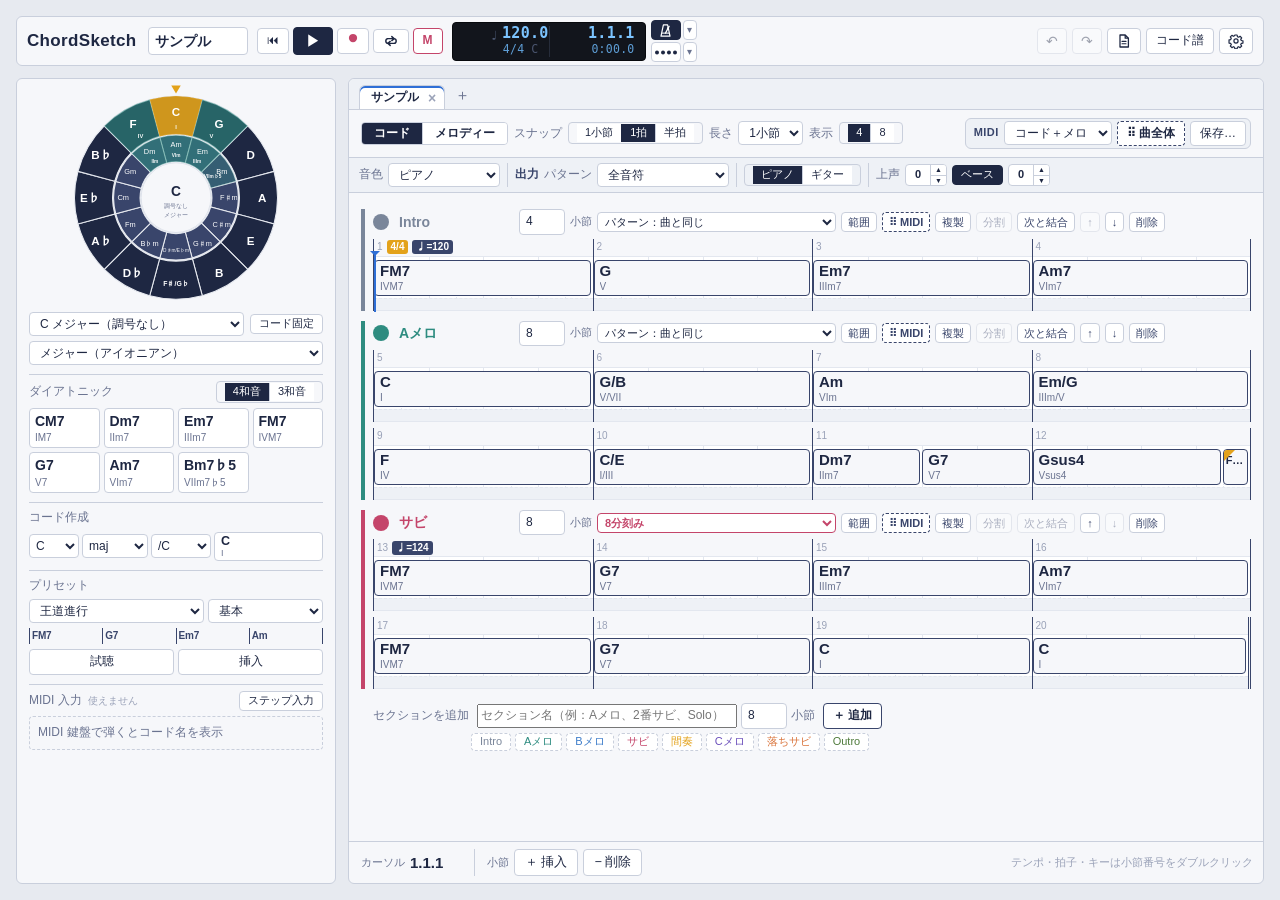
==== commit e59e4cb9: "ChordSketch：メロディービューを見やすく、スキンの調整、「広げる」の大きさの設定 メロディービュー - 暗いスキン：コードトーンの行はうすく、音は明るくして縁と影で浮かせる、白鍵の明るさを落" ====
--- a/sketch/prototype/index.html
+++ b/sketch/prototype/index.html
@@ -66,7 +66,8 @@
         <div class="menu-sep" role="separator"></div>
         <span class="menu-lbl">ウィンドウを広げたとき</span>
         <button data-scale="zoom" aria-checked="false" role="menuitemradio" title="画面全体を拡大する（文字やボタンも大きくなる）">全体を拡大</button>
-        <button data-scale="expand" aria-checked="false" role="menuitemradio" title="文字の大きさはそのままで広げる">広げる（大きさはそのまま）</button>
+        <button data-scale="expand" aria-checked="false" role="menuitemradio" title="文字の大きさは下の「大きさ」のままで広げる">広げる</button>
+        <div class="menu-size" id="uiSizeRow" title="「広げる」のときの文字やボタンの大きさ"><span>大きさ</span><button data-size="1">100%</button><button data-size="1.25">125%</button><button data-size="1.5">150%</button><button data-size="1.75">175%</button></div>
       </div>
     </div>
     <input id="fileInput" type="file" accept=".chordsketch,.json" hidden>
@@ -144,7 +145,8 @@
       <button id="hearMelody" class="tg small" aria-pressed="true" title="メロディーも鳴らす（オフで伴奏だけ）">メロディー</button>
       <span class="sep"></span>
       <span class="lbl" title="メロディービューの行に色を付ける">ガイド</span>
-      <button id="guideChord" class="tg small" aria-pressed="true" title="コードの構成音の行に色（ルートは濃く）">コードの音</button>
+      <div class="seg small tg-pair" role="group" aria-label="コードトーン">
+        <button id="guideChord" aria-pressed="true" title="コードトーンの行に色（ルートは濃く）">コードトーン</button><button id="rollDeg" aria-pressed="true" title="度数（R・3・5…）を出す・消す">度数</button></div>
       <button id="guideScale" class="tg small" aria-pressed="true" title="キーのスケールの音の行に色を付ける">スケール</button>
     </div>
     <div class="sheet" id="sheet" tabindex="0" aria-label="コードビュー"></div>
--- a/sketch/prototype/style.css
+++ b/sketch/prototype/style.css
@@ -21,7 +21,7 @@
   --pressed-bg:#46527A; --pressed-fg:#D3D8E3;   /* 押されているボタンを白く光らせない */
   --wheel-text:#D8DCE6;
   /* メロディービュー（暗い土台）：ライトの見た目を反転させずに暗くした色 */
-  --roll-key:#B4BAC7; --roll-key-edge:#8F97A8; --roll-key-black:#1A1F2C; --roll-key-label:#3A4258;
+  --roll-key:#9AA1B0; --roll-key-edge:#7C8496; --roll-key-black:#1A1F2C; --roll-key-label:#3A4258;
   --roll-row:#353C51; --roll-row-edge:#2D3346; --roll-row-black:#2B3144; --roll-bar:#4A5270; --roll-beat:#2E3448;
   --roll-out:rgba(10,12,20,.38);
 }
@@ -83,7 +83,7 @@
 .lcd #lcdKey:hover{color:#fff}
 .lcd #lcdTempo{cursor:ns-resize;touch-action:none}   /* つかんで上下でテンポ */
 body.tempo-drag,body.tempo-drag *{cursor:ns-resize!important}
-.lcd .l1::before{content:'♩';font-size:12px;color:var(--lcd-dim);margin-right:auto}
+.lcd .l1::before{content:'♩';font-size:13px;line-height:1;color:var(--lcd-dim);margin-right:-3px;transform:translateY(1px)}   /* テンポの数字のすぐ左に、数字と高さをそろえて */
 .lcd .l2::before{content:'';margin-right:auto}
 .lcd .pos.count{gap:5px}
 .lcd .pos.count.many{gap:1px}
@@ -107,6 +107,12 @@
 .theme-pop button[aria-checked=true]::after{content:' ✓'}
 .menu-sep{height:1px;background:var(--line);margin:4px 2px}
 .menu-lbl{font-size:11px;color:var(--muted);padding:2px 10px}
+/* 「広げる」のときの大きさ（100〜175%） */
+.menu-size{display:flex;align-items:center;gap:3px;padding:3px 10px 4px 14px;white-space:nowrap;font-size:11px;color:var(--muted)}
+.menu-size span{margin-right:4px;white-space:nowrap}
+.menu-size button{font-size:11px;padding:1px 6px;border-radius:4px}
+.menu-size button[aria-pressed=true]{background:var(--pressed-bg);border-color:var(--pressed-bg);color:var(--pressed-fg)}
+.menu-size button:disabled{opacity:.4;cursor:default}
 .swatch{display:inline-block;width:22px;height:12px;border-radius:6px;margin-right:6px;vertical-align:-1px;border:1px solid rgba(0,0,0,.15);
   background:linear-gradient(90deg,var(--s1) 0 40%,var(--s2) 40% 70%,var(--s3) 70%)}
 
@@ -417,18 +423,22 @@
 .tool-seg svg{vertical-align:middle}
 .roll .rchord{position:absolute;margin-left:1px;border:1px solid var(--line);border-radius:4px;background:var(--card);font-size:12px;font-weight:700;padding:0 5px;line-height:22px;overflow:hidden;white-space:nowrap}
 .roll .rchord.playing{border-color:var(--chord);background:var(--chord-tint)}
-.roll .rk{position:sticky;left:0;width:46px;z-index:4;background:var(--card);border-right:1px solid var(--line)}
+.roll .rk{position:sticky;left:0;width:46px;z-index:4;background:var(--card)}   /* 右に線・影は付けない（鍵の右端に影のように見える） */
 .roll .rkey{position:absolute;background:var(--card);border-bottom:1px solid var(--grid);cursor:pointer}
 .roll .rkey.black{background:var(--ink2);width:30px!important;border-bottom-color:var(--ink2)}
 .roll .rkey.c{border-bottom-color:var(--line)}
 .roll .rkey span{position:absolute;right:3px;top:0;font-size:9px;line-height:13px;color:var(--muted)}
 .roll .rkey:active{background:var(--root)}
+/* スケールのガイド：鍵盤の右端のスケールの音に緑の帯（鍵盤の形・色は変えない） */
+.roll .rscale{position:absolute;background:var(--tone);pointer-events:none;z-index:1}
+.roll .rscale.tonic{background:color-mix(in srgb,var(--tone) 70%,#000)}   /* 主音は少し濃く */
 .roll .rg{position:absolute;left:46px;top:62px;cursor:crosshair}
 .roll .rg>div{position:absolute}
 .roll .rrow{background:var(--card);border-bottom:1px solid var(--grid2)}
 .roll .rrow.black{background:var(--grid2)}
-.roll .gout{background:rgba(30,39,66,.11)}
-.roll .gtonic{background:color-mix(in srgb,var(--tone) 16%,transparent)}
+.roll .gout{background:rgba(30,39,66,.10)}   /* スケールの外の行：暗く（左の鍵盤のスケールの外の鍵も暗くしてそろえる） */
+.roll .gin{background:color-mix(in srgb,var(--tone) 9%,transparent)}   /* スケールの中の行（Synthesizer V のように、うすい緑） */
+.roll .gtonic{background:color-mix(in srgb,var(--tone) 16%,transparent);box-shadow:inset 0 -1.5px 0 color-mix(in srgb,var(--tone) 55%,transparent)}   /* 主音：ごくうすい緑と下の細い線 */
 .roll .gtone{background:color-mix(in srgb,var(--root) 30%,transparent);box-shadow:inset 0 1px 0 color-mix(in srgb,var(--root) 50%,transparent)}
 .roll .gtone.root{background:color-mix(in srgb,var(--root) 55%,transparent)}
 .roll .gtone span{position:absolute;left:3px;top:0;font-size:9px;line-height:13px;font-weight:700;color:#8A5A00;pointer-events:none}
@@ -437,25 +447,35 @@
 .roll .note{background:var(--note);border:1px solid var(--note-edge);border-radius:3px;color:#fff;font-size:9px;line-height:11px;padding-left:3px;overflow:hidden;white-space:nowrap;cursor:grab;z-index:2}
 .roll .note::after{content:"";position:absolute;right:0;top:0;bottom:0;width:6px;cursor:ew-resize}
 .roll .note.sel{background:#C4456A;border-color:#8E2E4B}
+/* コードの音に置いた音：右端に度数（行の色が音に隠れても、コードの音だとわかるように） */
+.roll .note .deg{position:absolute;right:2px;top:1px;font-size:8px;font-weight:800;padding:0 3px;border-radius:2px;background:var(--root);color:#2A1A00;line-height:9px}
 .roll .note.playing{box-shadow:0 0 0 2px var(--root)}
 .roll .note.drawing{opacity:.7}
 .roll .note.copy{opacity:.85;z-index:3}
-.roll .rcursor{background:var(--live);opacity:.7;pointer-events:none;z-index:3}
+.roll .rcursor{background:var(--ink);opacity:.55;pointer-events:none;z-index:3}   /* カーソル：色味のない色（鍵盤の右のスケールの緑の帯・音の青と見分ける。どのスキンでも） */
 .roll .rplay{background:var(--chord);pointer-events:none;z-index:3}
 .roll .rplay[hidden]{display:none}
 .roll .rband{border:1px dashed var(--live);background:var(--sel);z-index:4;pointer-events:none}
 /* ダーク：ライトの見た目を反転させずに暗くする（白鍵・スケールの中の行は明るめ、黒鍵・スケールの外の行は暗め） */
+:root[data-theme=dark] .roll .rk{background:var(--roll-key)}   /* 黒鍵の右は白鍵の色（黒鍵が端まで伸びて見えないように。明るい土台と同じ形） */
 :root[data-theme=dark] .roll .rkey{background:var(--roll-key);border-bottom-color:var(--roll-key-edge)}
 :root[data-theme=dark] .roll .rkey.black{background:var(--roll-key-black);border-bottom-color:var(--roll-key-black)}
 :root[data-theme=dark] .roll .rkey span{color:var(--roll-key-label)}
 :root[data-theme=dark] .roll .rrow{background:var(--roll-row);border-bottom-color:var(--roll-row-edge)}
 :root[data-theme=dark] .roll .rrow.black{background:var(--roll-row-black)}
 :root[data-theme=dark] .roll .gbar{border-left-color:var(--roll-bar);background-image:repeating-linear-gradient(to right,transparent 0 calc(var(--beat) - 1px),var(--roll-beat) calc(var(--beat) - 1px) var(--beat))}
-:root[data-theme=dark] .roll .gout{background:var(--roll-out)}
-:root[data-theme=dark] .roll .gtonic{background:color-mix(in srgb,var(--tone) 25%,transparent)}
-:root[data-theme=dark] .roll .gtone{background:color-mix(in srgb,var(--root) 22%,transparent);box-shadow:inset 0 1px 0 color-mix(in srgb,var(--root) 35%,transparent)}
-:root[data-theme=dark] .roll .gtone.root{background:color-mix(in srgb,var(--root) 42%,transparent)}
-:root[data-theme=dark] .roll .gtone span{color:#F0C060}
+:root[data-theme=dark] .roll .gout{background:rgba(0,0,0,.5)}
+:root[data-theme=dark] .roll .gin{background:color-mix(in srgb,var(--tone) 10%,transparent)}
+:root[data-theme=dark] .roll .gtonic{background:color-mix(in srgb,var(--tone) 18%,transparent);box-shadow:inset 0 -1.5px 0 color-mix(in srgb,var(--tone) 60%,transparent)}
+/* 暗い土台のコードの音のガイド：面はうすく塗るだけ（全オクターブに出るので濃いと縞だらけになる）。
+   どの音かは左端の度数（R・3・5…）と、行の左の細い線で示す。ルートだけ少し濃く */
+:root[data-theme=dark] .roll .gtone{background:color-mix(in srgb,var(--root) 11%,transparent);box-shadow:inset 2px 0 0 color-mix(in srgb,var(--root) 55%,transparent)}
+:root[data-theme=dark] .roll .gtone.root{background:color-mix(in srgb,var(--root) 20%,transparent);box-shadow:inset 3px 0 0 var(--root)}
+:root[data-theme=dark] .roll .gtone span{color:color-mix(in srgb,var(--root) 80%,#fff)}
+/* 暗い土台の音：明るめにして、暗い縁と上のハイライトで行の色から浮かせる */
+:root[data-theme=dark] .roll .note{background:color-mix(in srgb,var(--note) 78%,#fff);border-color:rgba(0,0,0,.55);
+  box-shadow:inset 0 1px 0 rgba(255,255,255,.35),0 1px 2px rgba(0,0,0,.5);color:#0E1626;font-weight:700}
+:root[data-theme=dark] .roll .note.sel{background:#E0708F;border-color:rgba(0,0,0,.55);color:#2A0A14}
 
 /* 録音ボタン（録音中は赤く点滅）と、録音中の音 */
 .transport .rec{color:#C4456A}
@@ -539,7 +559,7 @@
   --faint:#6C5E4A; --faint2:#524638; --root:#C69E4A; --tone:#7AA08A; --chord:#B45468; --chord-tint:#3B1E25;
   --wheel-outer:#2A231B; --wheel-inner:#3A3025; --grid:#29231C; --grid2:#211C16; --sel:rgba(198,158,74,.15); --live:#C69E4A; --pick:#A48CC4;
   --pressed-bg:#5A4A2C; --pressed-fg:#F0E5CE; --note:#B08A42; --note-edge:#86682F; --note-hi:#C9A45E; --wheel-text:#E6DCC8;
-  --roll-key:#CBBFA8; --roll-key-edge:#A89A80; --roll-key-black:#14110D; --roll-key-label:#3A3024;
+  --roll-key:#D2CAB8; --roll-key-edge:#ACA390; --roll-key-black:#14110D; --roll-key-label:#3A3024;
   --roll-row:#2F2820; --roll-row-edge:#28221B; --roll-row-black:#241F19; --roll-bar:#4B3F31; --roll-beat:#2A241D; --roll-out:rgba(8,6,4,.42);
   --lcd-bg:#0B0907; --lcd-hi:#E2C27A; --lcd-lo:#C3A35E; --lcd-dim:#6A5A40; --lcd-line:#2A2219;
   --font-head:"Hiragino Mincho ProN","Yu Mincho","Noto Serif JP",serif;
@@ -557,7 +577,7 @@
    Luxury：黒い鉄のラック機材（参考：Vooster の EQ）。鉄板の粒子と縦のグラデーション、四隅のビス、
    刻印のプレートの見出し、押し込み式のボタン（オンは中から琥珀色に光る）、表示部は VU メーターの暖かいバックライト */
 :root[data-skin=luxury]{
-  --page:#0D0D0C; --bg:#161615; --panel:#232321; --card:#2B2B28; --ink:#DCD6C8; --ink2:#B9B1A0; --muted:#8E887B; --line:#3A3935;
+  --page:#0D0D0C; --bg:#161615; --panel:#232321; --card:#2B2B28; --ink:#ECE7DC; --ink2:#CFC8B8; --muted:#9F998C; --line:#3A3935;
   --faint:#6A665D; --faint2:#4C4A45; --grid:#2E2E2B; --grid2:#262624;
   --wheel-outer:#262624; --wheel-inner:#34332F;
   --roll-row:#2E2D2A; --roll-row-edge:#272724; --roll-row-black:#242422; --roll-bar:#4A4840; --roll-beat:#2B2B28;
@@ -579,16 +599,17 @@
 [data-skin=luxury] .main.panel{background:var(--lux-grain),linear-gradient(#272725,#1E1E1C)}   /* 編集面はビスを打たない */
 [data-skin=luxury] .left{padding:12px 16px}
 /* 刻印のプレート（ブロックの見出し） */
-[data-skin=luxury] .sub-head{border-top:0;margin-top:10px;padding:0;color:#BDB5A4;font-size:11.5px;font-weight:700;letter-spacing:.14em}
+[data-skin=luxury] .sub-head{border-top:0;margin-top:10px;padding:0;color:#D2CBBB;font-size:11.5px;font-weight:700;letter-spacing:.14em}
 /* エリア名：枠で囲まず、文字の右に彫った溝の線を引く（入力欄と見分ける） */
 [data-skin=luxury] .sub-head::after{content:'';flex:1;order:1;height:0;border-top:1px solid #0B0B0A;border-bottom:1px solid rgba(255,255,255,.07);margin-left:4px}
 [data-skin=luxury] .sub-head>.spacer{display:none}
 [data-skin=luxury] .sub-head>:not(.spacer){order:2}
 [data-skin=luxury] .sub-head>.midi-st{order:0}
-[data-skin=luxury] .top h1{font-size:20px;font-weight:600;letter-spacing:.1em;color:#D8D1C0;text-shadow:0 1px 0 #000}
+[data-skin=luxury] .top h1{font-size:20px;font-weight:600;letter-spacing:.1em;color:#EDE7DA;text-shadow:0 1px 0 #000}
+[data-skin=luxury] .top{padding:0 22px}   /* 四隅のビスと文字・ボタンが近すぎないように */
 /* 押し込み式のボタン */
 [data-skin=luxury] button:not(.lcd button):not(.menu-pop button):not(.tclose):not(.x):not(.rs){
-  background:linear-gradient(#3C3B37,#2A2927);border:1px solid #0B0B0A;border-radius:3px;color:#D6CFBF;
+  background:linear-gradient(#3C3B37,#2A2927);border:1px solid #0B0B0A;border-radius:3px;color:#E8E2D5;
   box-shadow:inset 0 1px 0 rgba(255,255,255,.12),0 1px 2px rgba(0,0,0,.6)}
 [data-skin=luxury] button:not(.lcd button):not(.menu-pop button):hover{background:linear-gradient(#45443F,#302F2C)}
 [data-skin=luxury] .seg{border:1px solid #0B0B0A;border-radius:3px;box-shadow:0 1px 2px rgba(0,0,0,.6);gap:1px;background:#0B0B0A}
@@ -605,7 +626,7 @@
 [data-skin=luxury] #muteBtn[aria-pressed=true]{background:radial-gradient(ellipse at 50% 45%,#E8726A,#B23A34 70%,#7E221E)!important;color:#2A0806!important}
 /* 入力欄は板に彫った凹み */
 [data-skin=luxury] select,[data-skin=luxury] input[type=number],[data-skin=luxury] input[type=text],[data-skin=luxury] .title{
-  background:#141413;border:1px solid #0A0A09;border-bottom-color:#45443E;border-radius:2px;color:#DCD6C8;box-shadow:inset 0 1px 3px rgba(0,0,0,.8)}
+  background:#141413;border:1px solid #0A0A09;border-bottom-color:#45443E;border-radius:2px;color:#ECE7DC;box-shadow:inset 0 1px 3px rgba(0,0,0,.8)}
 /* 表示部：VU メーターのクリーム色の盤面と暖かい明かり（文字は濃い茶） */
 [data-skin=luxury] .lcd{
   --lcd-hi:#2E2416; --lcd-lo:#4A3C28; --lcd-dim:#8A7656; --lcd-line:rgba(70,50,25,.25);
@@ -638,7 +659,7 @@
   --wheel-outer:#252B33; --wheel-inner:#313842; --wheel-text:#D2DAE2;
   --sel:rgba(64,190,240,.14); --live:#40BEF0; --pressed-bg:#1A2530; --pressed-fg:#56C8F5;
   --note:#3AA9DE; --note-edge:#1F7AA8; --note-hi:#62C0EA;
-  --roll-key:#A9B3BE; --roll-key-edge:#86919D; --roll-key-black:#14181D; --roll-key-label:#2A3038;
+  --roll-key:#8E98A3; --roll-key-edge:#727C87; --roll-key-black:#14181D; --roll-key-label:#2A3038;
   --roll-row:#252B33; --roll-row-edge:#1F242B; --roll-row-black:#1D2228; --roll-bar:#3E4752; --roll-beat:#2A3038; --roll-out:rgba(5,8,12,.42);
   --lcd-bg:#14181D; --lcd-hi:#56C8F5; --lcd-lo:#3FA3CF; --lcd-dim:#3D5566; --lcd-line:#252D36;
   --font-head:"DIN Condensed","Avenir Next Condensed","Bahnschrift","Hiragino Sans","Yu Gothic UI",sans-serif;
@@ -692,7 +713,7 @@
 :root[data-skin=old]{
   --page:#3A2A1E; --bg:#C4C6C4; --panel:#D3D5D2; --card:#E6E6E1; --ink:#2B2E30; --ink2:#44494C; --muted:#61676B; --line:#A7ABAB;
   --faint:#868C8F; --faint2:#A3A8A9; --grid:#C3C6C4; --grid2:#CBCDCA;
-  --root:#E4962A; --tone:#2E7F8F; --chord:#C2483E; --chord-tint:#EBCDC6;
+  --root:#E4962A; --tone:#4E8A4F; --chord:#C2483E; --chord-tint:#EBCDC6;   /* スケールの緑は、音・カーソルの青緑と分ける */
   --wheel-outer:#3D4448; --wheel-inner:#566065;
   --sel:rgba(46,127,143,.14); --live:#2E7F8F; --pick:#6A5A90; --pressed-bg:#E89A30; --pressed-fg:#3A2208;
   --note:#2E7F8F; --note-edge:#1E5A66; --note-hi:#4A9AAA;
@@ -841,3 +862,6 @@
 [data-skin=modern] .pchip{background:#FFFFFF;border:0;border-radius:6px;box-shadow:0 0 0 1px #E4E4E7}
 [data-skin=modern] .footer{border-top:1px solid #F4F4F5;background:#FAFAFA;border-radius:0 0 10px 10px}
 [data-skin=modern] .menu-pop{border:0;border-radius:10px;box-shadow:0 0 0 1px rgba(0,0,0,.06),0 10px 30px rgba(0,0,0,.12)}
+:root[data-theme=dark] .roll .note.playing{box-shadow:0 0 0 2px var(--root)}   /* 再生中の光り方は、コードの音の印より優先 */
+/* ガイドの「コードトーン｜度数」：ひとつの枠で、両方オンでも境目が見えるように */
+.tg-pair button+button{box-shadow:inset 1px 0 0 color-mix(in srgb,var(--pressed-fg) 35%,transparent)}
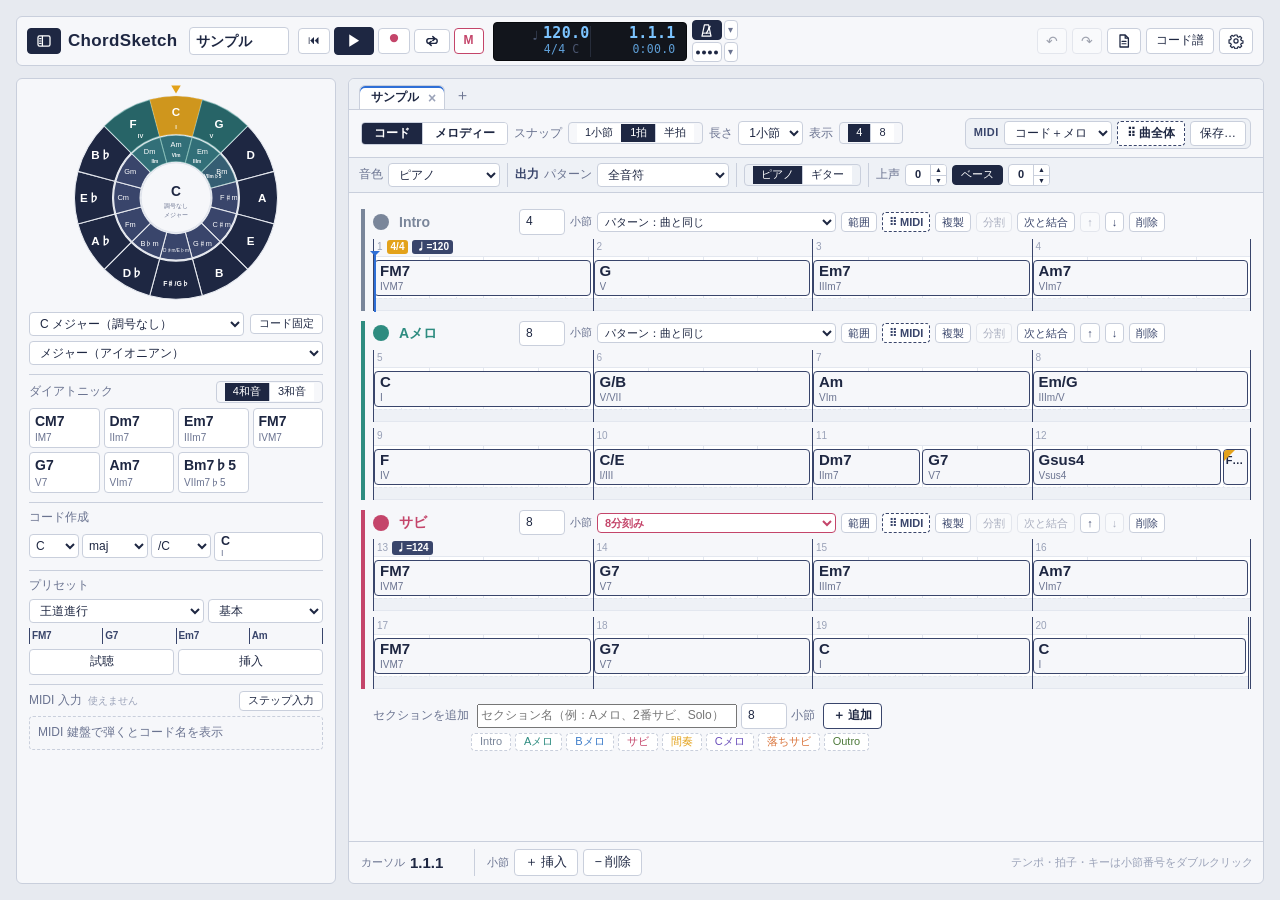
==== commit a0c1e90a: "ChordSketch：iPad（iOS）版の試作とタッチ用のレイアウト iOS - CMake の ChordSketch を iOS 向けにも作れるように（横向きだけ・全画面・ステータスバーなし）" ====
--- a/sketch/prototype/index.html
+++ b/sketch/prototype/index.html
@@ -9,6 +9,7 @@
 <body>
 <div class="stage" id="stage">
   <header class="top panel" aria-label="トップバー">
+    <button id="sideBtn" class="tg ic side-btn" aria-pressed="true" aria-label="サイドパネル" title="サイドパネルを隠す・出す"><svg viewBox="0 0 20 20" width="16" height="16" aria-hidden="true"><rect x="2.5" y="3.5" width="15" height="13" rx="2" fill="none" stroke="currentColor" stroke-width="1.6"/><path d="M8 3.5v13" stroke="currentColor" stroke-width="1.6"/><path d="M4.5 7h1.8M4.5 10h1.8M4.5 13h1.8" stroke="currentColor" stroke-width="1.4" stroke-linecap="round"/></svg></button>
     <h1>ChordSketch</h1>
     <input id="title" class="title" maxlength="60" aria-label="曲名"><span id="fileState" class="file-state" hidden title="保存していない変更があります">●</span>
     <div class="transport" role="group" aria-label="トランスポート">
@@ -74,6 +75,7 @@
   </header>
 
   <aside class="left panel" aria-label="サイドパネル">
+    <button id="sidePin" class="tg side-pin" aria-pressed="false" aria-label="サイドパネルを固定" title="左に固定する"><svg viewBox="0 0 20 20" width="15" height="15" aria-hidden="true"><path d="M7 3h6l-1 5 3 3H5l3-3z" fill="none" stroke="currentColor" stroke-width="1.6" stroke-linejoin="round"/><path d="M10 11v6" stroke="currentColor" stroke-width="1.6" stroke-linecap="round"/></svg></button>
     <svg id="wheel" viewBox="-210 -215 420 425" role="group" aria-label="五度圏"></svg>
     <div class="keyrow">
       <select id="keySel" aria-label="キー"></select>
@@ -148,6 +150,9 @@
       <div class="seg small tg-pair" role="group" aria-label="コードトーン">
         <button id="guideChord" aria-pressed="true" title="コードトーンの行に色（ルートは濃く）">コードトーン</button><button id="rollDeg" aria-pressed="true" title="度数（R・3・5…）を出す・消す">度数</button></div>
       <button id="guideScale" class="tg small" aria-pressed="true" title="キーのスケールの音の行に色を付ける">スケール</button>
+      <span class="sep"></span>
+      <span class="lbl" title="縦の大きさ（行の高さ）">縦</span>
+      <div class="seg small" id="rowSizeSeg" title="縦の大きさ（行の高さ）"><button data-v="s">小</button><button data-v="m">中</button><button data-v="l">大</button><button data-v="xl">特大</button></div>
     </div>
     <div class="sheet" id="sheet" tabindex="0" aria-label="コードビュー"></div>
     <div class="roll" id="roll" tabindex="0" aria-label="メロディービュー" hidden></div>
--- a/sketch/prototype/style.css
+++ b/sketch/prototype/style.css
@@ -427,7 +427,7 @@
 .roll .rkey{position:absolute;background:var(--card);border-bottom:1px solid var(--grid);cursor:pointer}
 .roll .rkey.black{background:var(--ink2);width:30px!important;border-bottom-color:var(--ink2)}
 .roll .rkey.c{border-bottom-color:var(--line)}
-.roll .rkey span{position:absolute;right:3px;top:0;font-size:9px;line-height:13px;color:var(--muted)}
+.roll .rkey span{position:absolute;right:9px;top:50%;transform:translateY(-50%);font-size:9px;line-height:13px;color:var(--muted)}   /* 右端のスケールの緑の帯に隠れないように少し内側 */
 .roll .rkey:active{background:var(--root)}
 /* スケールのガイド：鍵盤の右端のスケールの音に緑の帯（鍵盤の形・色は変えない） */
 .roll .rscale{position:absolute;background:var(--tone);pointer-events:none;z-index:1}
@@ -687,7 +687,7 @@
 [data-skin=cyber] #muteBtn[aria-pressed=true]{background:#B8467A!important;color:#22081A!important;box-shadow:none!important}
 /* 入力欄・表示面は暗い窓 */
 [data-skin=cyber] select,[data-skin=cyber] input[type=number],[data-skin=cyber] input[type=text],[data-skin=cyber] .title{
-  background:#1A1F25;border:1px solid #14181C;border-radius:2px;color:#D2DAE2}
+  background:#1A1F25;border:1px solid #4A5562;border-radius:2px;color:#D2DAE2}   /* 枠は明るめに（背景に溶けないように） */
 [data-skin=cyber] .lcd{border:1px solid #0B0E11;border-radius:2px;
   background:linear-gradient(rgba(64,190,240,.05) 1px,transparent 1px) 0 0/100% 6px,#14181D;box-shadow:inset 0 1px 4px rgba(0,0,0,.6)}
 [data-skin=cyber] .lcd .l1,[data-skin=cyber] .lcd .r1{text-shadow:0 0 6px rgba(86,200,245,.35)}
@@ -844,7 +844,7 @@
 [data-skin=modern] #muteBtn{color:#DC2626!important;background:#FEE2E2!important}
 [data-skin=modern] #muteBtn[aria-pressed=true]{background:#DC2626!important;color:#fff!important}
 [data-skin=modern] select,[data-skin=modern] input[type=number],[data-skin=modern] input[type=text],[data-skin=modern] .title{
-  background:#FFFFFF;border:0;border-radius:6px;box-shadow:inset 0 0 0 1px #E4E4E7}
+  background:#F4F4F5;border:0;border-radius:6px;box-shadow:inset 0 0 0 1px #D4D4D8}   /* 白い面の上でも見えるよう、うすい灰色の塗りと縁 */
 [data-skin=modern] .lcd{background:#FFFFFF;border:0;border-radius:8px;box-shadow:inset 0 0 0 1px #E4E4E7}
 [data-skin=modern] .lcd .r1{color:#2563EB}
 [data-skin=modern] .lcd button:hover{color:#2563EB}
@@ -865,3 +865,98 @@
 :root[data-theme=dark] .roll .note.playing{box-shadow:0 0 0 2px var(--root)}   /* 再生中の光り方は、コードの音の印より優先 */
 /* ガイドの「コードトーン｜度数」：ひとつの枠で、両方オンでも境目が見えるように */
 .tg-pair button+button{box-shadow:inset 1px 0 0 color-mix(in srgb,var(--pressed-fg) 35%,transparent)}
+
+/* 暗い土台の入力欄・選択欄：枠を一段明るく（背景に溶けないように。スキンが枠を決めていればそちら） */
+:root[data-theme=dark]:not([data-skin]) :is(select,input[type=number],input[type=text],.title){border-color:#4E5878}
+
+/* 指で操作する端末（iPad・iPhone）：細い部品を押しやすく、メロディービューは指で編集（2本指でスクロール） */
+@media (pointer: coarse){
+  .sec-grip{left:-14px;width:24px}
+  .blk .rs{width:16px}
+  .blk.narrow .rs{width:10px}
+  .roll .note::after{width:14px}
+  .roll .rg{touch-action:none}
+  .oct button{min-width:22px;min-height:14px}
+}
+
+/* サイドパネルを隠したとき：メインが横いっぱい */
+.stage.noside{grid-template-columns:minmax(0,1fr)}
+.stage.noside>.left{display:none}
+.side-btn{margin-right:2px}
+
+/* ---------- タッチ用のレイアウト（html.touch：iPad・iPhone） ----------
+   画面の大きさで並べ（拡大縮小しない）、ボタン・選択欄を指で押せる大きさに。デスクトップ版は変えない */
+.touch body{font-size:14px}
+.touch :is(button,select,input[type=number],input[type=text],.title):not(.lcd button):not(.tclose):not(.x):not(.rs):not(.oct button):not(.sec-sw){min-height:32px;font-size:14px}
+.touch .seg button,.touch .seg.small button{min-height:32px;font-size:13px;padding:0 12px}
+.touch .stage{grid-template-rows:58px minmax(0,1fr);gap:8px;padding:8px}
+.touch .top{gap:6px;padding:0 8px}
+.touch .top h1{display:none}   /* アプリ名は出さない（幅を空ける） */
+.touch .title{width:130px;font-size:15px}
+.touch .transport button,.touch .top>button.ic,.touch .top .menu>button.ic{min-width:40px;min-height:38px}
+.touch .clickgrp{grid-template-columns:40px 22px 40px 22px;grid-template-rows:38px;gap:2px}   /* 1段に並べる */
+.touch .clickgrp .ic2{height:38px;min-height:38px}
+.touch .sec-head .sec-sw{min-height:0}
+.touch #midiParts{min-width:130px}
+.touch .oct span{min-width:30px;font-size:14px}
+.touch .oct-arrows button{min-height:0;height:17px;line-height:17px;font-size:10px;padding:0 9px}
+.touch .toolbar{padding:6px 10px;gap:8px;flex-wrap:wrap;row-gap:6px}   /* 入りきらないときは2段に（サイドパネルを固定したときなど） */
+.touch .toolbar::-webkit-scrollbar{display:none}
+.touch .toolbar.out{padding:5px 10px}
+.touch #dragSel{display:none}   /* iOS では MIDI を DAW へドラッグできない（「保存…」で書き出す・共有） */
+.touch .footer{min-height:50px}
+.touch .footer button{min-height:36px;font-size:14px;padding:0 12px}
+.touch .tabs{min-height:38px}
+.touch .tab{min-height:32px;font-size:14px}
+.touch .tab .tclose{min-width:28px;min-height:28px;font-size:18px}
+.touch .sec-head{gap:8px;margin-bottom:6px}
+.touch .sec-head button,.touch .sec-head select,.touch .sec-head input{min-height:32px;font-size:14px;line-height:normal}
+.touch .sec-head .sec-name{font-size:16px}
+.touch .sec-more{position:relative}
+.touch .sec-more .more-btn{min-width:44px;font-size:18px;font-weight:700}
+.touch .sec-more .menu-pop{left:0;right:auto;top:38px;min-width:160px}
+.touch .sec-more .menu-pop button{min-height:40px;text-align:left}
+.touch .menu-pop button{min-height:40px}
+.touch .chip-edit select,.touch .chip-edit button{height:auto;min-height:34px}
+/* サイドパネル：上に重なる引き出し（左のボタンで開く・外を押すと閉じる） */
+.touch .stage{grid-template-columns:minmax(0,1fr)}
+.touch .stage>.left{position:absolute;left:8px;top:74px;bottom:8px;width:340px;z-index:30;display:none;overflow-y:auto;
+  box-shadow:0 12px 40px rgba(0,0,0,.35)}
+.touch .stage.drawer-open>.left{display:flex}
+
+/* サイドパネルの固定（タッチ用だけ。デスクトップ版はいつも左に並ぶのでボタンを出さない） */
+.side-pin{display:none}
+.touch .side-pin{display:flex;align-items:center;justify-content:center;position:absolute;right:8px;top:8px;z-index:2;min-width:36px;padding:0}
+.touch .stage.side-pinned{grid-template-columns:320px minmax(0,1fr)}
+.touch .stage.side-pinned>.left{position:relative;left:auto;top:auto;bottom:auto;width:auto;box-shadow:none}
+
+/* タッチ用：バーの「…」のメニュー（右端） */
+.touch .tb-more{position:relative;margin-left:auto}
+.touch .tb-more .more-btn{min-width:44px;font-size:18px;font-weight:700}
+.touch .tb-pop{right:0;left:auto;top:40px;min-width:260px;padding:10px;gap:10px;z-index:40}
+.touch .tb-row{display:flex;align-items:center;gap:8px;flex-wrap:wrap}
+.touch .tb-pop .midi-box{border:0;background:none;padding:0}
+.touch .tb-pop .midi-box #dragSel{display:none}
+.touch .tb-pop .sep{display:none}
+.touch .tb-more[hidden]{display:none}
+
+/* 指の操作：選んだ音の両端のつまみ（縦の点々。音の外側まで広げて押しやすく） */
+.touch .roll .note.sel{overflow:visible}
+.touch .roll .note .hd{position:absolute;top:-3px;bottom:-3px;width:18px;display:flex;align-items:center;justify-content:center;z-index:2}
+.touch .roll .note .hd.l{left:-12px}
+.touch .roll .note .hd.r{right:-12px}
+.touch .roll .note .hd::before{content:'';width:6px;height:70%;max-height:22px;border-radius:3px;background:#fff;
+  box-shadow:0 0 0 1.5px var(--chord),0 1px 3px rgba(0,0,0,.35);
+  background-image:radial-gradient(circle,var(--chord) 1.1px,transparent 1.4px);background-size:6px 5px;background-position:center}
+.touch .roll .note::after{display:none}   /* 右端の長さの当たり（マウス用）は使わない */
+
+/* タッチ用のサイドパネル：中身をパネルの高さに収める（五度圏が残りの高さに合わせて縮む。はみ出すときだけスクロール） */
+.touch .stage>.left #wheel{flex:1 1 0;min-height:110px;max-height:230px;width:100%;height:auto;margin:0 auto}
+.touch .left{gap:4px}
+.touch .left .pchip{min-height:40px}
+.touch .left .live{flex-shrink:0}
+.touch .left>*:not(#wheel){flex-shrink:0}
+/* Old：左右の木のサイド板（16px）に部品が重ならないように */
+:root.touch[data-skin=old] .stage{padding:8px 24px}
+
+.touch .menu-pop kbd{display:none}   /* キーボードのショートカットの書き添え */
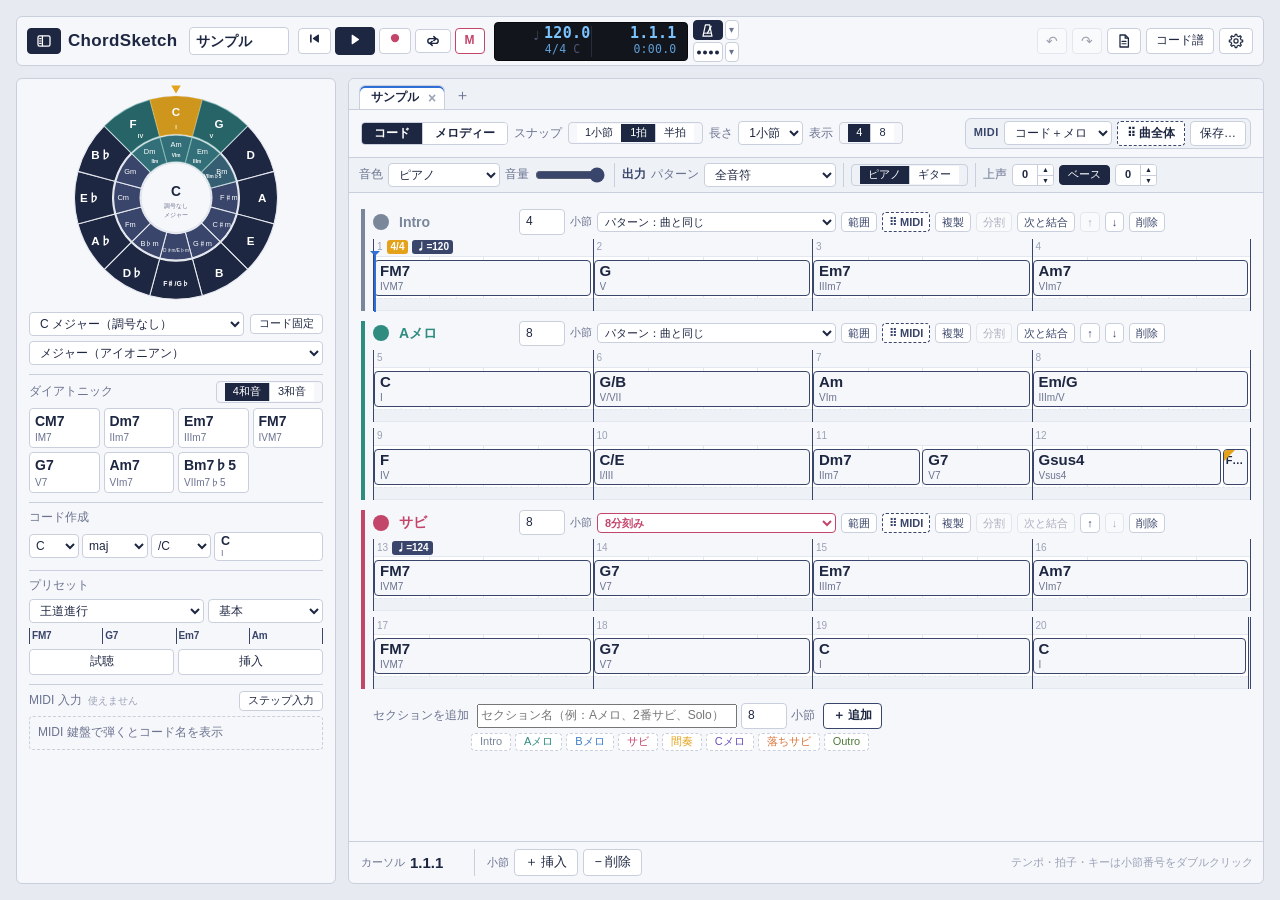
==== commit ba7675b3: "ChordSketch：拍子に合わせた伴奏パターン・音量・iPhone の操作と見た目を直す - 伴奏パターン：弾き方ごとに4拍子系・3/4・6/8 系の中身を持ち、小節の拍子に合わせて鳴らす（シャッ" ====
--- a/sketch/prototype/index.html
+++ b/sketch/prototype/index.html
@@ -2,7 +2,7 @@
 <html lang="ja">
 <head>
 <meta charset="utf-8">
-<meta name="viewport" content="width=device-width, initial-scale=1">
+<meta name="viewport" content="width=device-width, initial-scale=1, maximum-scale=1, user-scalable=no, viewport-fit=cover">
 <title>ChordSketch</title>
 <link rel="stylesheet" href="style.css">
 </head>
@@ -13,8 +13,8 @@
     <h1>ChordSketch</h1>
     <input id="title" class="title" maxlength="60" aria-label="曲名"><span id="fileState" class="file-state" hidden title="保存していない変更があります">●</span>
     <div class="transport" role="group" aria-label="トランスポート">
-      <button id="toStart" title="先頭へ（Home）">⏮</button>
-      <button id="playBtn" class="play" title="再生／停止（Space キー）" aria-label="再生">▶</button>
+      <button id="toStart" title="先頭へ（Home）" aria-label="先頭へ"><svg viewBox="0 0 16 16" width="13" height="13" aria-hidden="true"><rect x="2.5" y="3" width="2" height="10" rx=".5" fill="currentColor"/><path d="M13.5 3.6v8.8a.6.6 0 0 1-.9.5L6.2 8.5a.6.6 0 0 1 0-1l6.4-4.4a.6.6 0 0 1 .9.5z" fill="currentColor"/></svg></button>
+      <button id="playBtn" class="play" title="再生／停止（Space キー）" aria-label="再生"><svg viewBox="0 0 16 16" width="13" height="13" aria-hidden="true"><path d="M4.5 2.9v10.2a.7.7 0 0 0 1.1.6l7.6-5.1a.7.7 0 0 0 0-1.2L5.6 2.3a.7.7 0 0 0-1.1.6z" fill="currentColor"/></svg></button>
       <button id="recBtn" class="tg rec" aria-pressed="false" aria-label="録音" title="録音（R）：1小節前から再生して、弾いた音を録る"><svg viewBox="0 0 16 16" width="12" height="12" aria-hidden="true"><circle cx="8" cy="8" r="5.5" fill="currentColor"/></svg></button>
       <button id="loopBtn" class="tg loop" aria-pressed="false" aria-label="ループ" title="ループ：選択範囲（なければ曲全体）を繰り返す"><svg viewBox="0 0 20 20" width="16" height="16" aria-hidden="true"><path d="M5 7h8.5a3 3 0 0 1 0 6H12M15 13H6.5a3 3 0 0 1 0-6H8" fill="none" stroke="currentColor" stroke-width="1.8" stroke-linecap="round"/><path d="M11 4.5 13.8 7 11 9.5M9 10.5 6.2 13 9 15.5" fill="none" stroke="currentColor" stroke-width="1.8" stroke-linecap="round" stroke-linejoin="round"/></svg></button>
       <button id="muteBtn" class="tg mute" aria-pressed="false" title="ミュート（M）" aria-label="ミュート">M</button>
@@ -42,6 +42,7 @@
       </div>
     </div>
     <span class="spacer"></span>
+    <button id="phoneView" class="phone-only" title="コードビュー／メロディービューの切り替え">♪ メロ</button>
     <button id="undo" class="ic" title="元に戻す（⌘Z）">↶</button><button id="redo" class="ic" title="やり直し（⇧⌘Z）">↷</button>
     <div class="menu">
       <button id="fileBtn" class="ic" aria-label="ファイル" aria-haspopup="true" title="ファイル（新規・開く・保存）"><svg viewBox="0 0 20 20" width="16" height="16" aria-hidden="true"><path d="M5 2.5h6.5L15.5 6.5V17.5H5z" fill="none" stroke="currentColor" stroke-width="1.6" stroke-linejoin="round"/><path d="M11.5 2.5V6.5H15.5" fill="none" stroke="currentColor" stroke-width="1.6" stroke-linejoin="round"/><path d="M7.5 10.5h5M7.5 13.5h5" stroke="currentColor" stroke-width="1.4" stroke-linecap="round"/></svg></button>
@@ -53,7 +54,7 @@
     </div>
     <button id="printBtn" title="コード譜のプレビュー（印刷／PDF に保存）">コード譜</button>
     <div class="menu">
-      <button id="themeBtn" class="ic" title="設定（テーマ・ウィンドウを広げたとき）" aria-label="設定" aria-haspopup="true"><svg viewBox="0 0 20 20" width="16" height="16" aria-hidden="true"><path d="M8.6 2.5h2.8l.4 2.1 1.5.7 1.8-1.2 2 2-1.2 1.8.7 1.5 2.1.4v2.8l-2.1.4-.7 1.5 1.2 1.8-2 2-1.8-1.2-1.5.7-.4 2.1H8.6l-.4-2.1-1.5-.7-1.8 1.2-2-2 1.2-1.8-.7-1.5-2.1-.4V8.6l2.1-.4.7-1.5-1.2-1.8 2-2 1.8 1.2 1.5-.7z" fill="none" stroke="currentColor" stroke-width="1.5" stroke-linejoin="round"/><circle cx="10" cy="10" r="2.6" fill="none" stroke="currentColor" stroke-width="1.5"/></svg></button>
+      <button id="themeBtn" class="ic" title="設定（テーマ・ウィンドウを広げたとき）" aria-label="設定" aria-haspopup="true"><svg viewBox="0 0 20 20" width="16" height="16" aria-hidden="true"><path d="M8.61 3.75 L8.98 1.66 L11.02 1.66 L11.39 3.75 L13.44 4.60 L15.17 3.38 L16.62 4.83 L15.40 6.56 L16.25 8.61 L18.34 8.98 L18.34 11.02 L16.25 11.39 L15.40 13.44 L16.62 15.17 L15.17 16.62 L13.44 15.40 L11.39 16.25 L11.02 18.34 L8.98 18.34 L8.61 16.25 L6.56 15.40 L4.83 16.62 L3.38 15.17 L4.60 13.44 L3.75 11.39 L1.66 11.02 L1.66 8.98 L3.75 8.61 L4.60 6.56 L3.38 4.83 L4.83 3.38 L6.56 4.60Z" fill="none" stroke="currentColor" stroke-width="1.5" stroke-linejoin="round"/><circle cx="10" cy="10" r="2.6" fill="none" stroke="currentColor" stroke-width="1.5"/></svg></button>
       <div class="menu-pop theme-pop" id="themeMenu" hidden>
         <span class="menu-lbl">テーマ</span>
         <button data-v="light" aria-checked="false" role="menuitemradio">☀ ライト</button>
@@ -125,6 +126,7 @@
     </div>
     <div class="toolbar out only-chords" role="toolbar" aria-label="サウンドバー">
       <label class="fld" title="コードの試聴の音色（MIDI には影響しない）">音色 <select id="timbre"></select></label>
+      <label class="fld vol" title="コードの再生の音量（MIDI には影響しない）">音量 <input type="range" id="chordVol" class="zoom-bar vol-bar" min="0" max="100" step="1" aria-label="コードの音量"></label>
       <span class="sep"></span>
       <span class="lbl strong" title="MIDI の出力（パターン・鳴らし方・オクターブ・ベース）">出力</span>
       <label class="fld" title="曲全体のパターン（セクションごとに変えられます）">パターン <select id="pattern"></select></label>
@@ -141,6 +143,7 @@
         <button data-v="select" aria-label="選ぶ" title="選ぶ：ドラッグで囲んで選ぶ（⌘で描く）"><svg viewBox="0 0 16 16" width="14" height="14" aria-hidden="true"><rect x="2.5" y="3.5" width="11" height="9" rx="1" fill="none" stroke="currentColor" stroke-width="1.5" stroke-dasharray="2.4 1.6"/></svg></button></div>
       <span class="sep"></span>
       <label class="fld" title="メロディーの試聴の音色（MIDI には影響しない）">音色 <select id="mTimbre"></select></label>
+      <label class="fld vol" title="メロディーの再生の音量（MIDI には影響しない）">音量 <input type="range" id="melVol" class="zoom-bar vol-bar" min="0" max="100" step="1" aria-label="メロディーの音量"></label>
       <span class="sep"></span>
       <span class="lbl">鳴らす</span>
       <button id="hearChords" class="tg small" aria-pressed="true" title="コード（伴奏）も鳴らす">コード</button>
@@ -152,12 +155,17 @@
       <button id="guideScale" class="tg small" aria-pressed="true" title="キーのスケールの音の行に色を付ける">スケール</button>
       <span class="sep"></span>
       <span class="lbl" title="縦の大きさ（行の高さ）">縦</span>
-      <div class="seg small" id="rowSizeSeg" title="縦の大きさ（行の高さ）"><button data-v="s">小</button><button data-v="m">中</button><button data-v="l">大</button><button data-v="xl">特大</button></div>
+      <input type="range" id="rowSize" class="zoom-bar row-bar" min="12" max="40" step="1" aria-label="縦の大きさ" title="縦の大きさ（行の高さ）">
     </div>
     <div class="sheet" id="sheet" tabindex="0" aria-label="コードビュー"></div>
     <div class="roll" id="roll" tabindex="0" aria-label="メロディービュー" hidden></div>
     <aside class="vpanel" id="vpanel" aria-label="コード編集パネル" hidden></aside>
     <div class="footer" id="footer" role="region" aria-label="インフォバー"></div>
+    <!-- iPhone：下のパッド（ダイアトニック・プリセット・キー） -->
+    <div class="phone-pads phone-only" id="phonePads" role="region" aria-label="パッド">
+      <div class="pp-tabs" id="ppTabs"><button class="tg" data-t="chords" aria-pressed="true">コード</button><button class="tg" data-t="prog" aria-pressed="false">プリセット</button><button class="tg" data-t="key" aria-pressed="false">キー</button><button class="tg" data-t="sound" aria-pressed="false" title="コードの音色・パターン・鳴らし方">音</button></div>
+      <div class="pp-body" id="ppBody"></div>
+    </div>
   </main>
 </div>
 
--- a/sketch/prototype/style.css
+++ b/sketch/prototype/style.css
@@ -243,7 +243,7 @@
 .cursor{position:absolute;top:-2px;bottom:-2px;width:2px;background:var(--live);pointer-events:none;z-index:3}
 .cursor::before{content:'';position:absolute;top:-4px;left:-4px;border:5px solid transparent;border-top-color:var(--live)}
 .playhead{position:absolute;top:0;bottom:0;width:2px;background:var(--chord);pointer-events:none;z-index:4}
-.drop{position:absolute;top:3px;bottom:3px;border:2px dashed var(--chord);border-radius:4px;background:rgba(196,69,106,.08);pointer-events:none;z-index:2}
+.drop{position:absolute;top:3px;bottom:3px;border:2px dashed var(--chord);border-radius:4px;background:rgba(196,69,106,.08);pointer-events:none;z-index:6}
 .add-sec{margin:14px 0 0 12px;display:flex;gap:4px;flex-wrap:wrap;align-items:center}
 .add-sec .lbl{margin-right:4px}
 .add-sec input.add-name{width:260px;font-size:12px}
@@ -404,7 +404,7 @@
 #mSnap{width:78px}
 .midi-box{display:flex;align-items:center;gap:5px;border:1px solid var(--line);border-radius:6px;padding:2px 4px 2px 8px;background:var(--grid2)}
 .midi-lbl{font-size:11px;font-weight:700;color:var(--ink2);letter-spacing:.04em}
-#dragLabel{display:inline-block;max-width:120px;overflow:hidden;text-overflow:ellipsis;vertical-align:bottom}.zoom-bar{width:96px;accent-color:var(--ink2)}#mLen{width:86px}#midiParts{width:108px}
+#dragLabel{display:inline-block;max-width:120px;overflow:hidden;text-overflow:ellipsis;vertical-align:bottom}.zoom-bar{width:96px;accent-color:var(--ink2)}.row-bar{width:72px}#mLen{width:86px}#midiParts{width:108px}
 .roll{flex:1;min-height:0;position:relative;outline:none;overflow:hidden}
 .roll[hidden]{display:none}
 .roll .rs{position:absolute;inset:0;overflow:auto}
@@ -785,13 +785,15 @@
 [data-skin=kawaii] .sub-head{border-top:0;margin-top:8px;padding:0;color:#B45F8A;font-weight:700;font-size:12.5px}
 [data-skin=kawaii] .sub-head::before{content:'♡';color:#F28DB2;font-size:11px;margin-right:-2px}
 [data-skin=kawaii] .top h1{font-size:19px;color:#D45A8E;letter-spacing:.03em}
-/* ぷっくりした押しボタン */
+/* ぷっくりした押しボタン（角は丸めすぎない：まん丸にせず --kw-r。指の端末はボタンが高いので少し大きく） */
+[data-skin=kawaii]{--kw-r:8px}
+.touch[data-skin=kawaii]{--kw-r:13px}
 [data-skin=kawaii] button:not(.lcd button):not(.menu-pop button):not(.tclose):not(.x):not(.rs){
-  background:#FFFDFE;border:1.5px solid #E7BCD0;border-radius:999px;color:#5A3A53;box-shadow:0 2px 0 var(--kw-btn);transform:translateY(-1px)}
+  background:#FFFDFE;border:1.5px solid #E7BCD0;border-radius:var(--kw-r);color:#5A3A53;box-shadow:0 2px 0 var(--kw-btn);transform:translateY(-1px)}
 [data-skin=kawaii] button:not(.lcd button):not(.menu-pop button):not(.tclose):not(.x):not(.rs):active{transform:translateY(1px);box-shadow:0 0 0 var(--kw-btn)}
 [data-skin=kawaii] button:not(.lcd button):not(.menu-pop button):hover{background:#FFF0F6}
-[data-skin=kawaii] .seg{border:1.5px solid #E7BCD0;border-radius:999px;background:#FFFDFE;box-shadow:0 2px 0 var(--kw-btn);overflow:hidden}
-[data-skin=kawaii] .seg button{border:0!important;border-radius:999px!important;box-shadow:none!important;transform:none!important}
+[data-skin=kawaii] .seg{border:1.5px solid #E7BCD0;border-radius:var(--kw-r);background:#FFFDFE;box-shadow:0 2px 0 var(--kw-btn);overflow:hidden}
+[data-skin=kawaii] .seg button{border:0!important;border-radius:calc(var(--kw-r) - 2px)!important;box-shadow:none!important;transform:none!important}
 [data-skin=kawaii] .tg[aria-pressed=true],[data-skin=kawaii] .seg button[aria-pressed=true],[data-skin=kawaii] .play{
   background:#F7A9C6!important;border-color:#E07FA6!important;color:#4A1830!important;box-shadow:0 2px 0 #D9789F!important}
 [data-skin=kawaii] .seg button[aria-pressed=true]{box-shadow:none!important}
@@ -809,7 +811,7 @@
 [data-skin=kawaii] .tab.on{background:#FFFDFE;box-shadow:inset 0 3px 0 #F28DB2}
 [data-skin=kawaii] .toolbar{border-bottom:1.5px dashed #F1D2DF}
 [data-skin=kawaii] .toolbar.out{background:#FFF0F5}
-[data-skin=kawaii] .midi-box{border:1.5px solid #EDCBDB;border-radius:999px;background:#FFF0F5}
+[data-skin=kawaii] .midi-box{border:1.5px solid #EDCBDB;border-radius:var(--kw-r);background:#FFF0F5}
 [data-skin=kawaii] .blk{border-radius:12px;border:1.5px solid #E3B2C8;background:#FFFDFE;box-shadow:0 2px 0 #F0CFDD}
 [data-skin=kawaii] .blk.playing{background:#FCDDE9;border-color:#E2669A}
 [data-skin=kawaii] .pchip{border-radius:12px;border:1.5px solid #EDCBDB;background:#FFFDFE;box-shadow:0 2px 0 #F3D6E2}
@@ -869,7 +871,7 @@
 /* 暗い土台の入力欄・選択欄：枠を一段明るく（背景に溶けないように。スキンが枠を決めていればそちら） */
 :root[data-theme=dark]:not([data-skin]) :is(select,input[type=number],input[type=text],.title){border-color:#4E5878}
 
-/* 指で操作する端末（iPad・iPhone）：細い部品を押しやすく、メロディービューは指で編集（2本指でスクロール） */
+/* 指で操作する端末（iPad・iPhone）：細い部品を押しやすく、メロディービューのスクロール・拡大は roll.js で自前に（touch-action:none） */
 @media (pointer: coarse){
   .sec-grip{left:-14px;width:24px}
   .blk .rs{width:16px}
@@ -940,14 +942,18 @@
 .touch .tb-pop .sep{display:none}
 .touch .tb-more[hidden]{display:none}
 
-/* 指の操作：選んだ音の両端のつまみ（縦の点々。音の外側まで広げて押しやすく） */
-.touch .roll .note.sel{overflow:visible}
-.touch .roll .note .hd{position:absolute;top:-3px;bottom:-3px;width:18px;display:flex;align-items:center;justify-content:center;z-index:2}
+/* 選んだ音の両端のつまみ（縦の点々。左で頭、右で終わりを動かす。音の外側まで広げて押しやすく） */
+.roll .note.sel{overflow:visible}
+.roll .note .hd{position:absolute;top:-2px;bottom:-2px;width:12px;display:flex;align-items:center;justify-content:center;z-index:2;cursor:ew-resize}
+.roll .note .hd.l{left:-8px}
+.roll .note .hd.r{right:-8px}
+.roll .note .hd::before{content:'';width:5px;height:80%;max-height:22px;border-radius:3px;background:#fff;
+  box-shadow:0 0 0 1.5px var(--chord),0 1px 3px rgba(0,0,0,.35);
+  background-image:radial-gradient(circle,var(--chord) 1px,transparent 1.3px);background-size:5px 4px;background-position:center}
+.touch .roll .note .hd{top:-3px;bottom:-3px;width:18px}
 .touch .roll .note .hd.l{left:-12px}
 .touch .roll .note .hd.r{right:-12px}
-.touch .roll .note .hd::before{content:'';width:6px;height:70%;max-height:22px;border-radius:3px;background:#fff;
-  box-shadow:0 0 0 1.5px var(--chord),0 1px 3px rgba(0,0,0,.35);
-  background-image:radial-gradient(circle,var(--chord) 1.1px,transparent 1.4px);background-size:6px 5px;background-position:center}
+.touch .roll .note .hd::before{width:6px;height:70%;background-size:6px 5px}
 .touch .roll .note::after{display:none}   /* 右端の長さの当たり（マウス用）は使わない */
 
 /* タッチ用のサイドパネル：中身をパネルの高さに収める（五度圏が残りの高さに合わせて縮む。はみ出すときだけスクロール） */
@@ -960,3 +966,147 @@
 :root.touch[data-skin=old] .stage{padding:8px 24px}
 
 .touch .menu-pop kbd{display:none}   /* キーボードのショートカットの書き添え */
+
+/* ---------- iPhone（html.phone：横向き。上にトップバー、まん中にコードビュー、下にコードのパッド） ---------- */
+.phone-only{display:none!important}
+.phone .phone-only{display:flex!important}
+.phone .phone-pads[hidden]{display:none!important}
+.phone .stage{padding:6px max(env(safe-area-inset-right),10px) 6px max(env(safe-area-inset-left),10px);gap:6px;grid-template-rows:42px minmax(0,1fr)}
+.phone .top{padding:0 4px;gap:5px}
+.phone #muteBtn,.phone #redo,.phone #fileState{display:none!important}
+
+.phone .top .transport button,.phone .top>button,.phone .top .menu>button{min-height:34px}
+.phone .lcd{grid-template-columns:72px 72px}
+.phone .main>.tabs,.phone .main>.toolbar:not(.out),.phone .main>.toolbar.out.only-chords{display:none!important}
+.phone .main{gap:0}
+.phone .sheet{padding:4px 8px 8px}
+.phone .footer{min-height:40px;padding:3px 8px}
+.phone .footer button{min-height:30px}
+.phone .footer .fhint{display:none}
+/* 下のパッド */
+.phone .phone-pads{gap:6px;align-items:stretch;height:74px;padding:6px 8px;border-top:1px solid var(--line);flex-shrink:0}
+.phone .pp-tabs{display:flex;flex-direction:column;gap:3px;width:84px;flex-shrink:0}
+.phone .pp-tabs button{flex:1;min-height:0!important;font-size:11.5px!important;padding:0 6px;border-radius:6px}
+.phone .pp-tabs button[aria-pressed=true]{background:var(--pressed-bg);color:var(--pressed-fg);border-color:var(--pressed-bg)}
+.phone .pp-body{flex:1;display:flex;gap:6px;min-width:0;align-items:stretch}
+.phone .pp-body[data-t=chords]>.pchip{flex:1;min-width:0;border-radius:12px;padding:6px 9px;display:flex;flex-direction:column;justify-content:space-between}
+.phone .pp-body[data-t=chords] .pchip .n{font-size:17px}
+.phone .pp-body[data-t=chords] .pchip .d{font-size:11px}
+.phone .pp-body[data-t=prog]{align-items:center;gap:8px}
+.phone .pp-body[data-t=prog]>.prog-row{display:flex;gap:6px;flex-shrink:0}
+.phone .pp-body[data-t=prog]>.prog-names{flex:1;min-width:0;align-self:center}
+.phone .pp-body[data-t=key]{align-items:center;gap:10px}
+.phone .pp-body[data-t=key]>.keyrow{display:flex;gap:6px}
+/* コードメニュー：パッドの上に重ねて、画面の下に出す */
+.phone .chip-edit{position:fixed!important;left:max(env(safe-area-inset-left),10px)!important;right:max(env(safe-area-inset-right),10px)!important;top:auto!important;bottom:6px!important;
+  border-radius:12px;box-shadow:0 -6px 24px rgba(0,0,0,.2);z-index:40}
+/* 設定のメニューに入れた MIDI の書き出し・コード譜 */
+.phone #themeMenu .midi-box{border:0;background:none;padding:2px 6px}
+.phone #themeMenu .midi-box #dragSel{display:none}
+.phone #themeMenu #printBtn{text-align:left}
+
+.phone .side-pin{display:none!important}
+.phone .sec-head{gap:6px}
+.phone .sec-head .n{display:none}
+.phone .sec-more .menu-pop .pat{max-width:220px}
+.phone .stage>.left{top:54px;bottom:6px;left:max(env(safe-area-inset-left),10px);width:320px}
+/* iPhone：セクションの見出しは左の細い列。セクション名を縦に（横文字を寝かせて）出し、押すとメニュー */
+.phone .sec{display:grid;grid-template-columns:30px minmax(0,1fr);column-gap:4px;align-items:stretch;margin-top:6px}
+.phone .sec>.sec-head{margin:0;padding-top:14px;display:flex;align-items:stretch}
+.phone .sec-more{display:flex;flex:1}
+.phone .sec-vname{writing-mode:vertical-rl;text-orientation:sideways;flex:1;min-height:0!important;width:28px;padding:6px 0!important;
+  font:900 14px/1 var(--font-head,inherit);color:var(--c);background:color-mix(in srgb,var(--c) 10%,var(--card));border:1px solid color-mix(in srgb,var(--c) 40%,transparent);
+  border-radius:6px;white-space:nowrap;overflow:hidden;text-overflow:ellipsis;letter-spacing:.04em}
+.phone .sec-more .menu-pop{min-width:240px;gap:6px;padding:8px}
+.phone .sec-more .menu-pop .tb-row{display:flex;align-items:center;gap:6px}
+.phone .sec-more .menu-pop .sec-name{flex:1;width:auto;border-color:var(--line);background:var(--card)}
+.phone .sec-more .menu-pop input[type=number]{width:52px}
+.phone .sec-more .menu-pop .sec-sw{width:18px!important;height:18px!important;min-height:0!important;flex:0 0 18px}
+.phone .sec-more .menu-pop .pat{flex:1;max-width:none}
+.phone .sec>.sec-head{height:100%}
+.phone .sec-more .menu-pop{position:fixed!important;max-height:calc(100vh - 16px);overflow-y:auto}
+.phone .sec-more .menu-pop .sec-sw{background:var(--c)!important;border-radius:50%!important;padding:0!important}
+.phone .sec-more .menu-pop .tb-row button:not(.sec-sw){border:1px solid var(--line);background:var(--card);text-align:center;padding:0 12px}
+.phone .sec-vname{transform:rotate(180deg)}   /* 下から上へ読む向き */
+/* iPhone：トップバーにはメトロノームと ▾ だけ。カウントインは ▾ のメニューの下に */
+.phone .clickgrp{grid-template-columns:34px 18px;grid-template-rows:34px}
+.phone .clickgrp .ic2{height:34px;min-height:34px!important}
+.phone .title{width:80px!important}
+.phone #metroMenu{top:38px;min-width:170px}
+.phone #metroMenu #countIn{display:flex;width:auto;height:auto;min-height:34px!important;gap:8px;justify-content:flex-start;padding:0 10px}
+.phone #metroMenu #countMenu{display:flex!important;position:static;flex-direction:row;gap:4px;padding:0 4px 2px;border:0;box-shadow:none;background:none;min-width:0}
+.phone #metroMenu #countMenu button{flex:1}
+.phone #phoneView{padding:0 7px}
+/* 指の端末：長押しでつかんだコード（ここから動かせる） */
+.touch .blk.lift{transform:scale(1.04);box-shadow:0 4px 14px rgba(0,0,0,.25);z-index:5}
+/* 選んだコードの両端に、つかんで伸ばす点々のつまみ（メロディービューのノートと同じ形） */
+.blk.sel .rs{display:flex;align-items:center;justify-content:center}
+.blk.sel .rs::before{content:'';width:5px;height:70%;max-height:22px;border-radius:3px;background:#fff;
+  box-shadow:0 0 0 1.5px var(--chord),0 1px 3px rgba(0,0,0,.35);
+  background-image:radial-gradient(circle,var(--chord) 1px,transparent 1.3px);background-size:5px 4px;background-position:center}
+.touch .blk.sel .rs::before{width:6px;background-size:6px 5px}
+/* つまみはコードの外側にはみ出させて、コード名に重ねない（メロディービューのノートと同じ） */
+.blk.sel{overflow:visible;z-index:3}
+.blk.sel .rs{right:-8px;width:14px}
+.blk.sel .rs.rsl{right:auto;left:-8px}
+.touch .blk.sel .rs{right:-11px;width:20px}
+.touch .blk.sel .rs.rsl{right:auto;left:-11px}
+/* 下の安全域（ホームバー）。下から上へのドラッグが iOS の「ホームへ戻る」に取られないよう、部品を上げる */
+.touch .stage{padding-bottom:max(env(safe-area-inset-bottom),8px)}
+.phone .stage{padding-bottom:max(env(safe-area-inset-bottom),6px)}
+.phone .chip-edit{bottom:max(env(safe-area-inset-bottom),6px)!important}
+/* ピンチ・ダブルタップで画面全体が拡大しないように */
+.touch,.touch body{touch-action:pan-x pan-y}
+/* プリセットの進行のドラッグを、引き出しのスクロールに取られないように */
+#progNames{touch-action:none}
+/* 短いコードは、つまみを細くして本体をつかめるだけ残す */
+.touch .blk.sel.narrow .rs{right:-6px;width:10px}
+.touch .blk.sel.narrow .rs.rsl{right:auto;left:-6px}
+.touch .blk.sel.narrow .rs::before{width:4px;background-size:4px 4px}
+/* iPhone のメロディービュー：上の帯は1段（26px） */
+.phone .roll .rh,.phone .roll .rc,.phone .roll .rhg{height:26px}
+.phone .roll .rg{top:26px}
+.phone .roll .rsec{padding:0;border-left:0;background:var(--c)}
+.phone .roll .rbar{font-size:9px;line-height:12px;padding-left:2px}
+.phone .roll .rchord{background:none;padding-left:14px;line-height:20px;font-size:12px;pointer-events:none}
+.phone .roll .rchord.playing{background:color-mix(in srgb,var(--chord-tint) 70%,transparent)}
+/* iPhone のメロディービュー：下のバーは音を選んだとき・範囲のときだけ、下に重ねて出す */
+.phone .main:has(> .roll:not([hidden])) .footer{position:absolute;left:6px;right:6px;bottom:6px;z-index:20;border:1px solid var(--line);border-radius:10px;
+  background:var(--panel);box-shadow:0 4px 18px rgba(0,0,0,.18);overflow-x:auto}
+.phone .main:has(> .roll:not([hidden])) .footer.idle{display:none}
+/* 全画面（html.mel-full） */
+.mel-float{display:none}
+.mel-full .stage>.top,.mel-full .main>.toolbar.out.only-melody{display:none!important}
+.mel-full .stage{grid-template-rows:minmax(0,1fr)!important}
+.mel-full .mel-float{display:flex;position:absolute;top:2px;right:6px;z-index:25;gap:4px;padding:3px;border-radius:10px;
+  background:color-mix(in srgb,var(--panel) 88%,transparent);border:1px solid var(--line);box-shadow:0 2px 10px rgba(0,0,0,.15)}
+.mel-full .mel-float button{min-height:30px!important;min-width:38px;padding:0 8px;font-size:14px!important;display:flex;align-items:center;justify-content:center}
+.mel-full-btn{display:none}
+.phone .mel-full-btn{display:inline-flex;margin-left:auto;min-width:44px;justify-content:center;font-size:16px!important}
+.phone .tb-more:not([hidden])+.mel-full-btn{margin-left:0}
+.phone .toolbar.out.only-melody>.lbl[title^="メロディービューの行"]{display:none}   /* iPhone：「ガイド」の見出しは外す（全画面のボタンを1段に入れる） */
+.phone #phoneView{align-items:center;justify-content:center;line-height:1}   /* 文字を上下の真ん中に */
+.phone .sec-more .menu-pop .x{flex:0 0 34px;min-width:34px;padding:0;font-size:18px!important;line-height:1}
+/* iPhone の下のパッド：タブは2×2。「音」はコードのサウンドバーの部品を2段に */
+.phone .pp-tabs{display:grid!important;grid-template-columns:1fr 1fr;grid-template-rows:1fr 1fr;width:118px;gap:3px}
+.phone .pp-tabs button{font-size:11px!important;padding:0 2px;letter-spacing:-.02em}
+.phone .pp-body[data-t=sound]{flex-direction:column;justify-content:center;gap:4px}
+.phone .pp-body[data-t=sound]>.pp-row{display:flex;align-items:center;gap:8px;min-width:0}
+.phone .pp-body[data-t=sound] select,.phone .pp-body[data-t=sound] button:not(.oct button){min-height:28px!important;font-size:13px!important}
+.phone .pp-body[data-t=sound] .oct-arrows button{height:14px;line-height:14px}
+.phone .pp-body[data-t=sound] .fld{display:flex;align-items:center;gap:4px;font-size:12px}
+.fld.vol{display:inline-flex;align-items:center;gap:4px}
+.vol-bar{width:70px}
+.touch .vol-bar{width:90px}
+/* iPhone の下のパッド：ダイアトニックの左の3和音／4和音（タブとは区切り線で分け、選んだ側は色の縁取り） */
+.phone .pp-dia{display:flex;flex-direction:column;gap:3px;width:52px;flex:0 0 52px;padding-left:7px;border-left:1px solid var(--line);margin-left:1px}
+.phone .pp-dia button{flex:1;min-height:0!important;padding:0 2px;border-radius:6px;font-size:11.5px!important;font-weight:700;color:var(--muted);background:none;border-color:var(--line)}
+.phone .pp-dia button[aria-pressed=true]{color:var(--live);border:1.5px solid var(--live);background:color-mix(in srgb,var(--live) 10%,var(--card))}
+/* Kawaii：ボタンの見た目がまとめて上書きされるので、iPhone の下のタブ・3和音／4和音の選んだ側をはっきりさせる */
+[data-skin=kawaii] .pp-tabs button[aria-pressed=true]{background:#F7A9C6!important;border-color:#E07FA6!important;color:#4A1830!important;box-shadow:0 2px 0 #D9789F!important}
+[data-skin=kawaii] .pp-dia button{color:#B58BA3!important}
+[data-skin=kawaii] .pp-dia button[aria-pressed=true]{background:#FFE3EE!important;border:1.5px solid #E07FA6!important;color:#B4386C!important}
+/* 3和音／4和音の選んだ側：スキンのボタンの見た目に負けないよう、内側の縁取り（outline）と文字の色で示す */
+.phone .pp-dia button[aria-pressed=true]{outline:2px solid var(--live);outline-offset:-2px;color:var(--live)!important}
+.phone .pp-dia button[aria-pressed=false]{opacity:.6}
+.touch .top button:has(> svg:only-child){display:inline-flex;align-items:center;justify-content:center;padding:0}   /* アイコンだけのボタンは、アイコンをまん中に */
